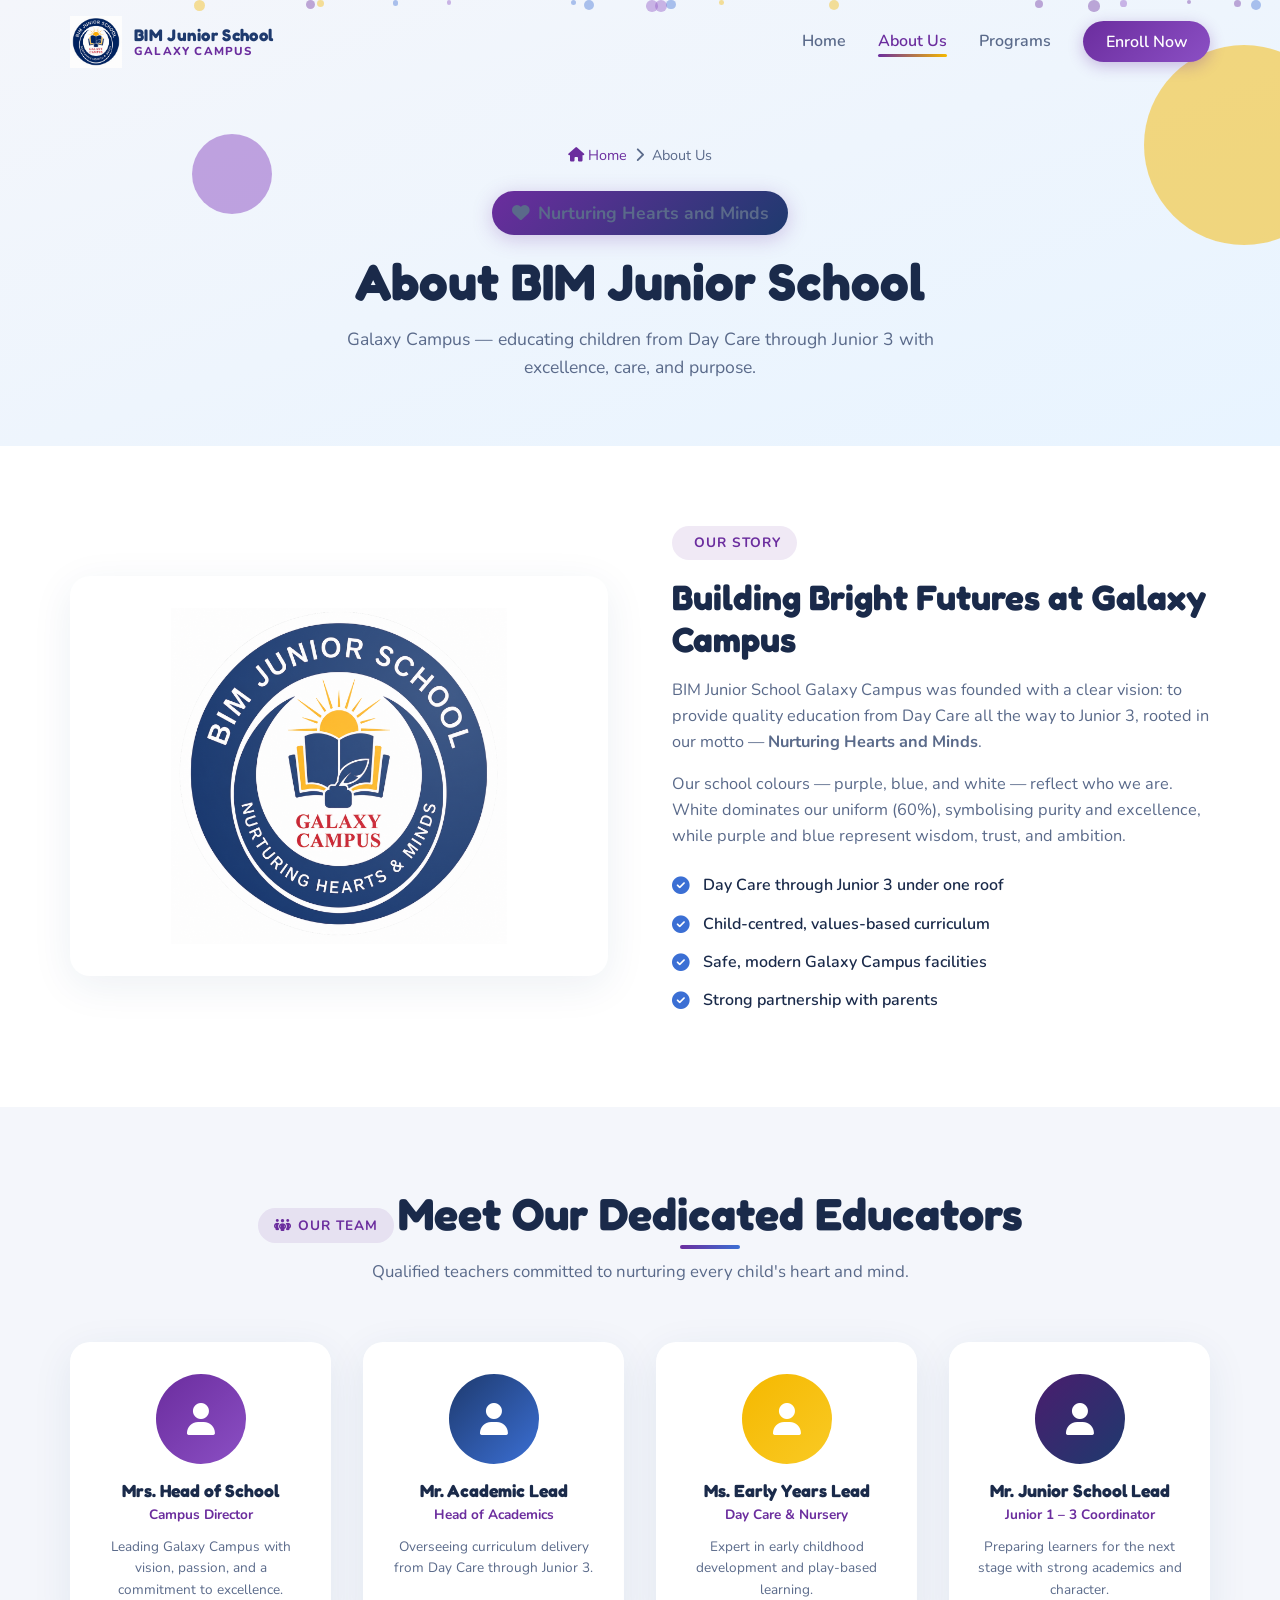
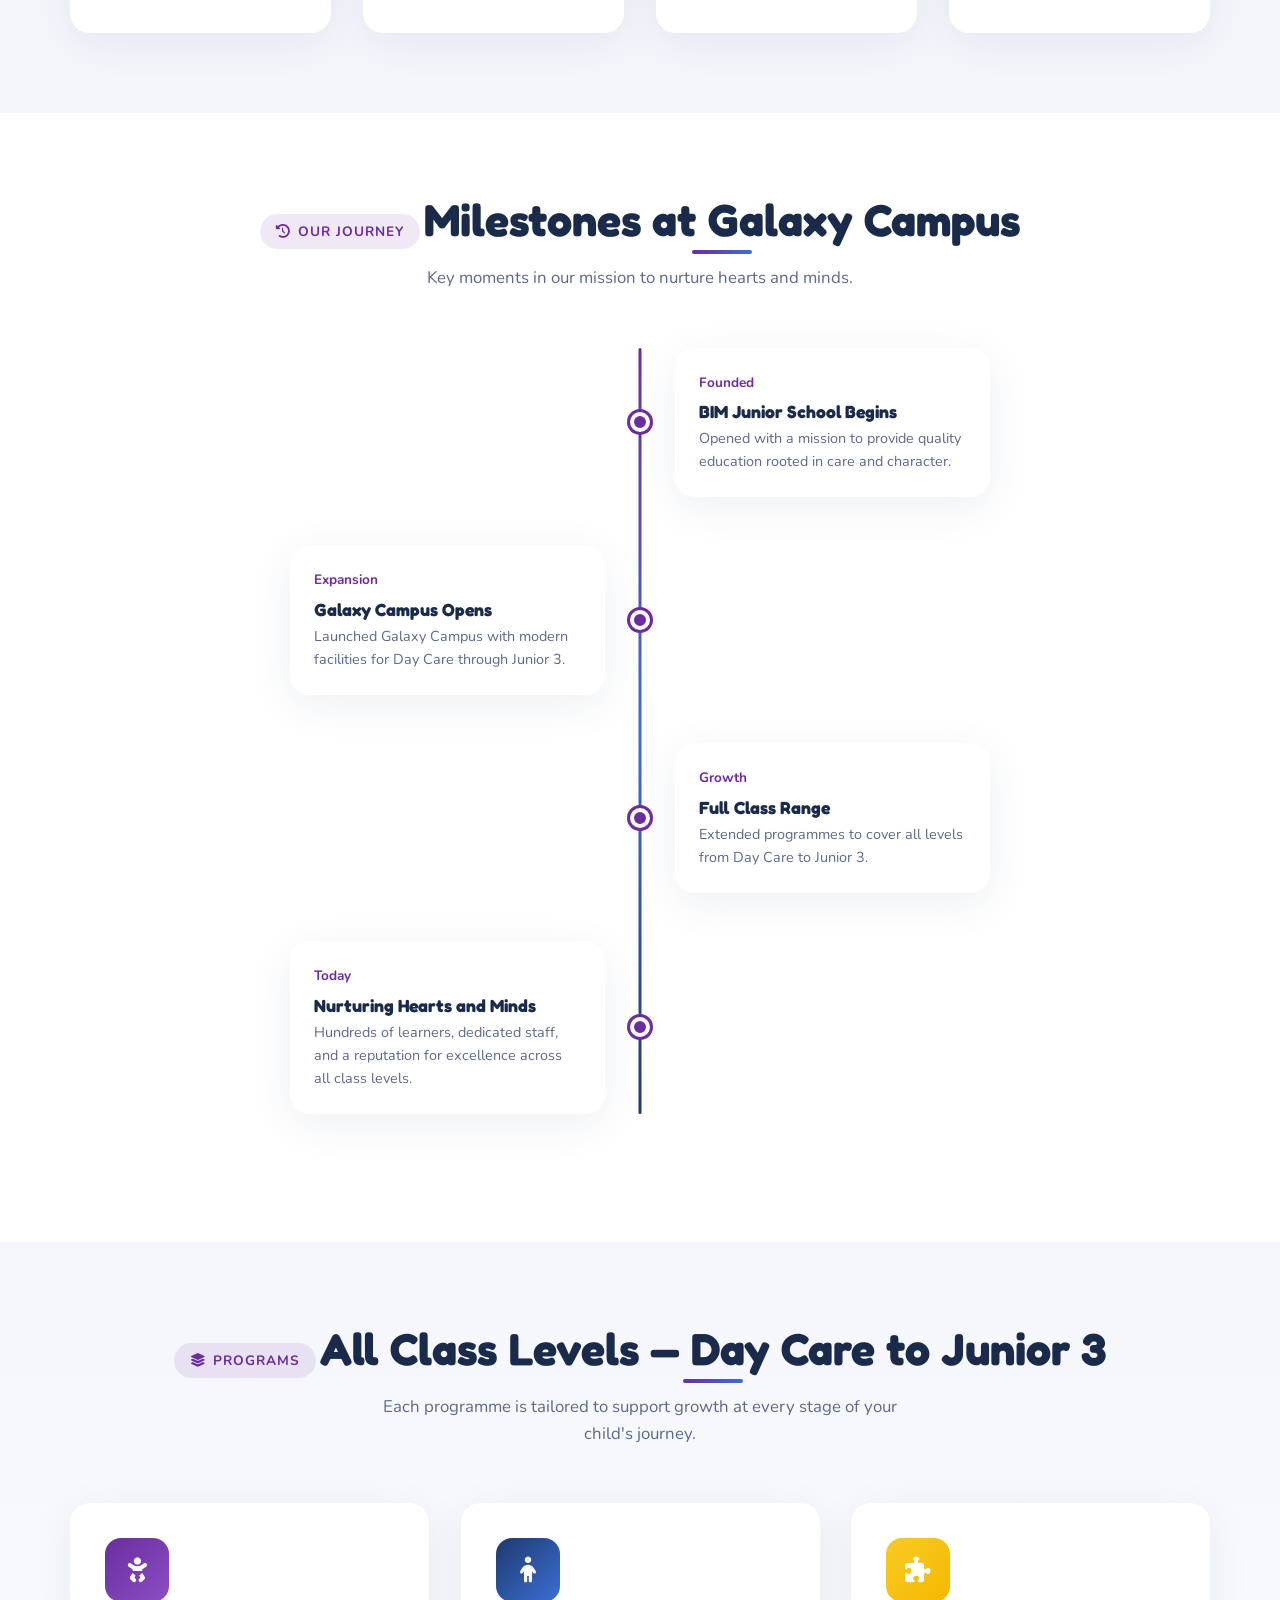
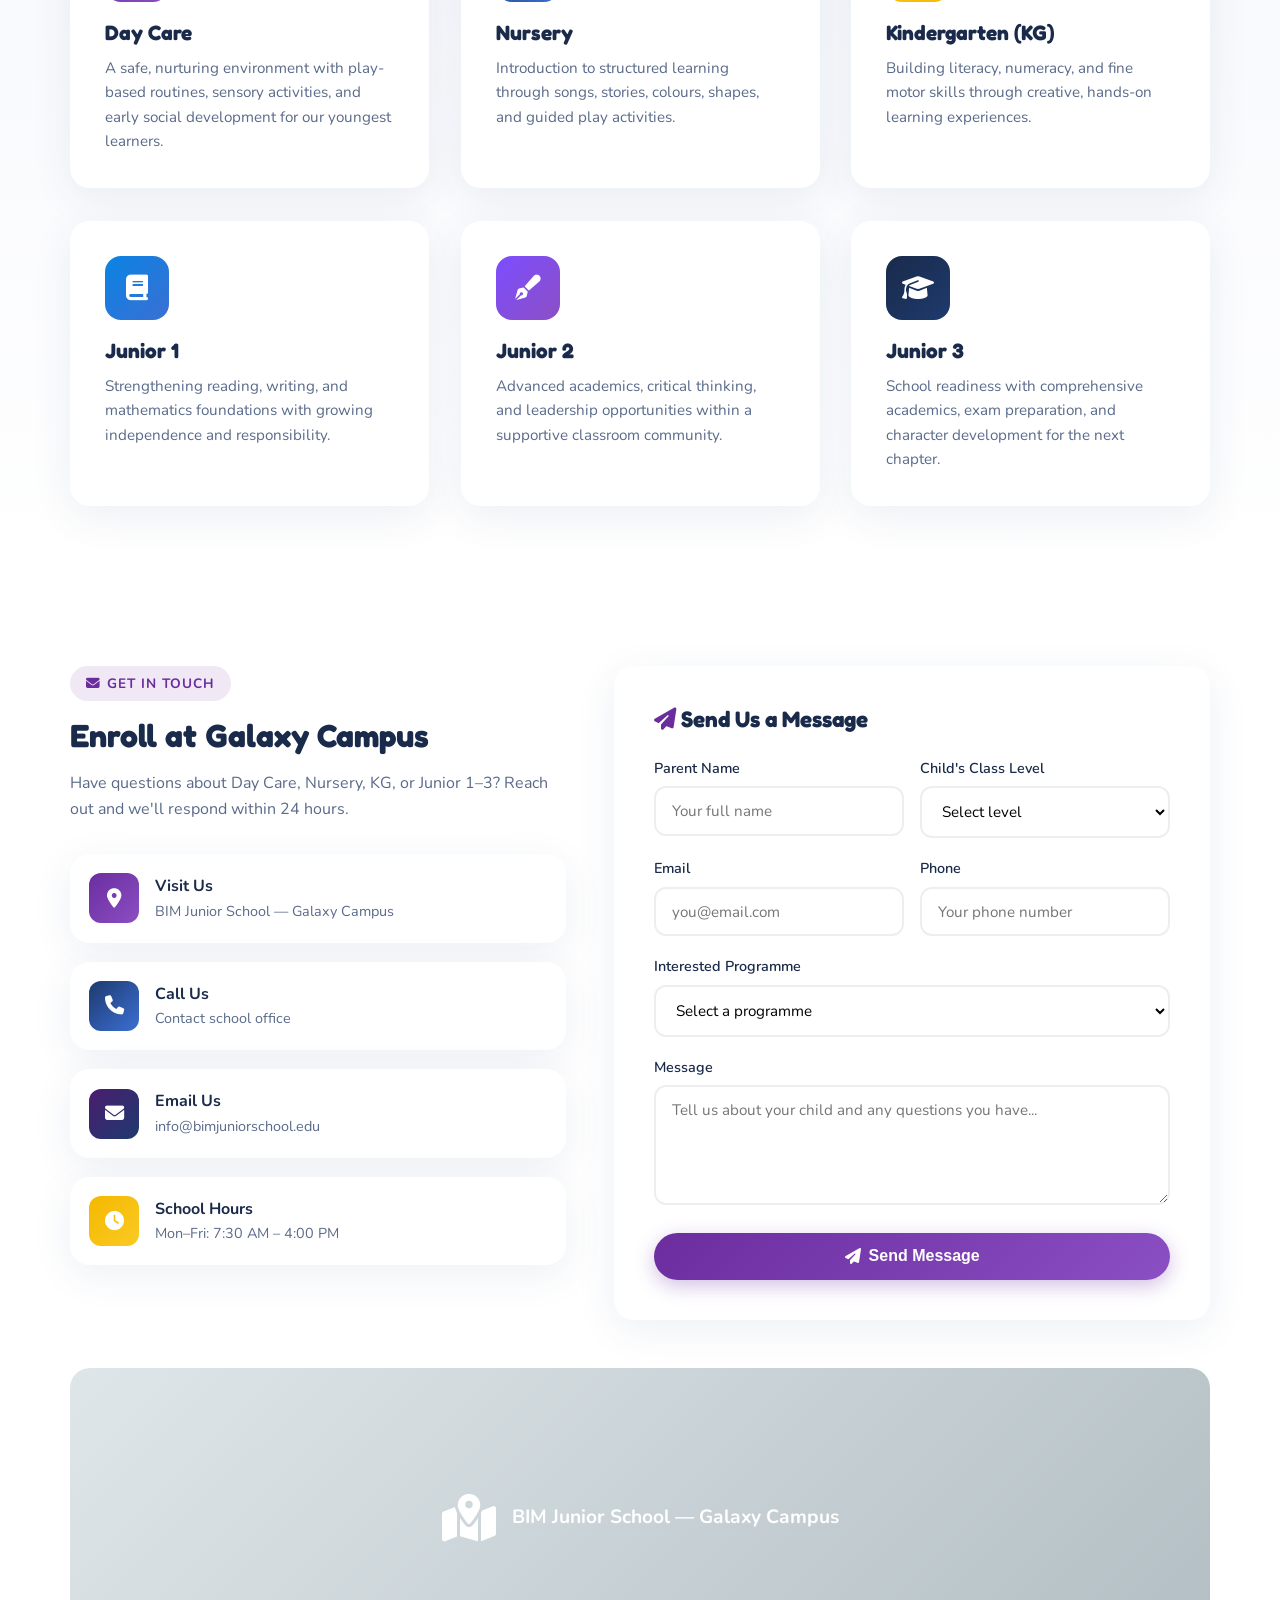
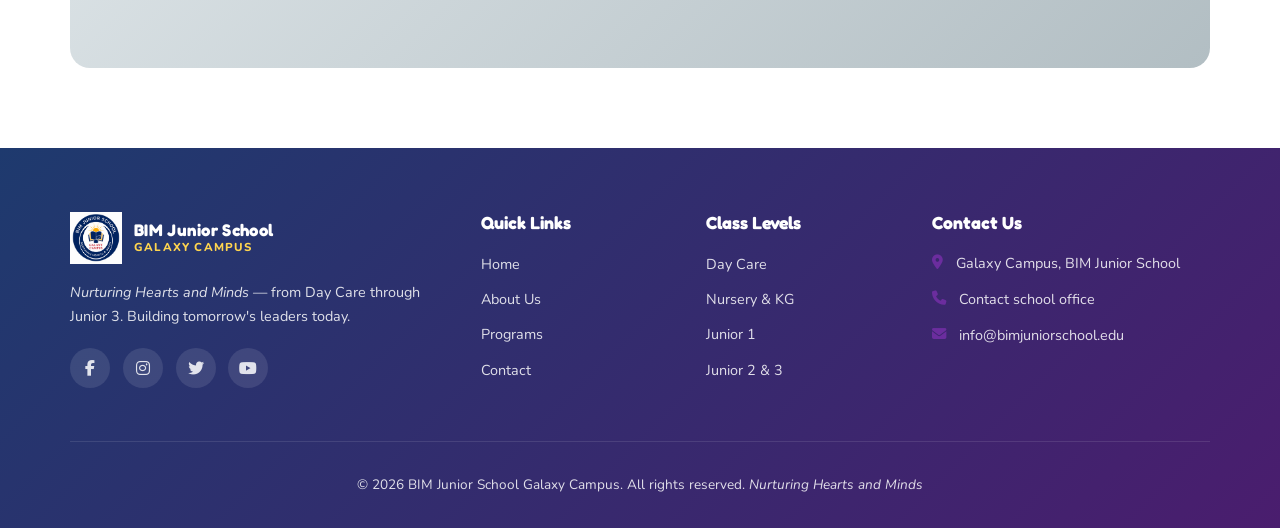
==== about.html @ dcbc6f93 "Initial commit: BIM Junior School Galaxy Campus website" ====
<!DOCTYPE html>
<html lang="en">
<head>
  <meta charset="UTF-8">
  <meta name="viewport" content="width=device-width, initial-scale=1.0">
  <title>About Us | BIM Junior School Galaxy Campus</title>
  <link rel="preconnect" href="https://fonts.googleapis.com">
  <link rel="preconnect" href="https://fonts.gstatic.com" crossorigin>
  <link href="https://fonts.googleapis.com/css2?family=Fredoka:wght@400;500;600;700&family=Nunito:wght@400;600;700;800&display=swap" rel="stylesheet">
  <link rel="stylesheet" href="https://cdnjs.cloudflare.com/ajax/libs/font-awesome/6.5.1/css/all.min.css">
  <link rel="stylesheet" href="css/style.css">
</head>
<body>

  <div class="scroll-progress" aria-hidden="true"></div>
  <div class="page-transition" aria-hidden="true"></div>

  <!-- Preloader -->
  <div class="preloader">
    <img src="images/logo.png" alt="Loading..." class="preloader-logo">
  </div>

  <!-- Navigation -->
  <nav class="navbar">
    <div class="container nav-inner">
      <a href="index.html" class="logo">
        <img src="images/logo.png" alt="BIM Junior School Galaxy Campus" class="logo-img">
        <span class="logo-text">
          <span class="logo-name">BIM Junior School</span>
          <span class="logo-campus">Galaxy Campus</span>
        </span>
      </a>
      <ul class="nav-links">
        <li><a href="index.html">Home</a></li>
        <li><a href="about.html" class="active">About Us</a></li>
        <li><a href="#programs">Programs</a></li>
        <li><a href="#contact" class="nav-cta">Enroll Now</a></li>
      </ul>
      <div class="hamburger">
        <span></span>
        <span></span>
        <span></span>
      </div>
    </div>
  </nav>

  <!-- Page Hero -->
  <section class="page-hero">
    <div class="hero-shapes">
      <div class="shape shape-1" style="width: 200px; height: 200px;"></div>
      <div class="shape shape-3"></div>
    </div>
    <div class="container">
      <div class="breadcrumb reveal">
        <a href="index.html"><i class="fas fa-home"></i> Home</a>
        <i class="fas fa-chevron-right"></i>
        <span>About Us</span>
      </div>
      <p class="hero-motto reveal" style="margin: 0 auto 1rem;"><i class="fas fa-heart"></i> Nurturing Hearts and Minds</p>
      <h1 class="reveal reveal-blur">About BIM Junior School</h1>
      <p class="reveal reveal-rotate">Galaxy Campus — educating children from Day Care through Junior 3 with excellence, care, and purpose.</p>
    </div>
  </section>

  <!-- Our Story -->
  <section class="about-story">
    <div class="container">
      <div class="story-grid">
        <div class="story-image reveal-left" style="background: white; padding: 2rem;">
          <img src="images/logo.png" alt="BIM Junior School Galaxy Campus Logo" style="width: 100%; height: 100%; object-fit: contain;">
        </div>
        <div class="story-content reveal-right">
          <span class="section-tag"><i class="fas fa-book-heart"></i> Our Story</span>
          <h2>Building Bright Futures at Galaxy Campus</h2>
          <p>BIM Junior School Galaxy Campus was founded with a clear vision: to provide quality education from Day Care all the way to Junior 3, rooted in our motto — <strong>Nurturing Hearts and Minds</strong>.</p>
          <p>Our school colours — purple, blue, and white — reflect who we are. White dominates our uniform (60%), symbolising purity and excellence, while purple and blue represent wisdom, trust, and ambition.</p>
          <ul class="story-list">
            <li><i class="fas fa-check-circle"></i> Day Care through Junior 3 under one roof</li>
            <li><i class="fas fa-check-circle"></i> Child-centred, values-based curriculum</li>
            <li><i class="fas fa-check-circle"></i> Safe, modern Galaxy Campus facilities</li>
            <li><i class="fas fa-check-circle"></i> Strong partnership with parents</li>
          </ul>
        </div>
      </div>
    </div>
  </section>

  <!-- Team -->
  <section class="team">
    <div class="container">
      <div class="section-header reveal reveal-blur">
        <span class="section-tag"><i class="fas fa-people-group"></i> Our Team</span>
        <h2>Meet Our Dedicated Educators</h2>
        <p>Qualified teachers committed to nurturing every child's heart and mind.</p>
      </div>
      <div class="team-grid stagger-children">
        <div class="team-card">
          <div class="team-avatar" style="background: linear-gradient(135deg, var(--purple), var(--purple-light));">
            <i class="fas fa-user"></i>
          </div>
          <h3>Mrs. Head of School</h3>
          <div class="role">Campus Director</div>
          <p>Leading Galaxy Campus with vision, passion, and a commitment to excellence.</p>
        </div>
        <div class="team-card">
          <div class="team-avatar" style="background: linear-gradient(135deg, var(--blue), var(--blue-bright));">
            <i class="fas fa-user"></i>
          </div>
          <h3>Mr. Academic Lead</h3>
          <div class="role">Head of Academics</div>
          <p>Overseeing curriculum delivery from Day Care through Junior 3.</p>
        </div>
        <div class="team-card">
          <div class="team-avatar" style="background: linear-gradient(135deg, var(--gold), #f9ca24);">
            <i class="fas fa-user"></i>
          </div>
          <h3>Ms. Early Years Lead</h3>
          <div class="role">Day Care &amp; Nursery</div>
          <p>Expert in early childhood development and play-based learning.</p>
        </div>
        <div class="team-card">
          <div class="team-avatar" style="background: linear-gradient(135deg, var(--purple-dark), var(--blue));">
            <i class="fas fa-user"></i>
          </div>
          <h3>Mr. Junior School Lead</h3>
          <div class="role">Junior 1 – 3 Coordinator</div>
          <p>Preparing learners for the next stage with strong academics and character.</p>
        </div>
      </div>
    </div>
  </section>

  <!-- Timeline -->
  <section class="timeline-section">
    <div class="container">
      <div class="section-header reveal reveal-blur">
        <span class="section-tag"><i class="fas fa-clock-rotate-left"></i> Our Journey</span>
        <h2>Milestones at Galaxy Campus</h2>
        <p>Key moments in our mission to nurture hearts and minds.</p>
      </div>
      <div class="timeline">
        <div class="timeline-item reveal">
          <div class="timeline-dot"></div>
          <div class="timeline-content">
            <div class="year">Founded</div>
            <h3>BIM Junior School Begins</h3>
            <p>Opened with a mission to provide quality education rooted in care and character.</p>
          </div>
        </div>
        <div class="timeline-item reveal">
          <div class="timeline-dot"></div>
          <div class="timeline-content">
            <div class="year">Expansion</div>
            <h3>Galaxy Campus Opens</h3>
            <p>Launched Galaxy Campus with modern facilities for Day Care through Junior 3.</p>
          </div>
        </div>
        <div class="timeline-item reveal">
          <div class="timeline-dot"></div>
          <div class="timeline-content">
            <div class="year">Growth</div>
            <h3>Full Class Range</h3>
            <p>Extended programmes to cover all levels from Day Care to Junior 3.</p>
          </div>
        </div>
        <div class="timeline-item reveal">
          <div class="timeline-dot"></div>
          <div class="timeline-content">
            <div class="year">Today</div>
            <h3>Nurturing Hearts and Minds</h3>
            <p>Hundreds of learners, dedicated staff, and a reputation for excellence across all class levels.</p>
          </div>
        </div>
      </div>
    </div>
  </section>

  <!-- Programs Detail -->
  <section class="programs-preview" id="programs">
    <div class="container">
      <div class="section-header reveal reveal-blur">
        <span class="section-tag"><i class="fas fa-layer-group"></i> Programs</span>
        <h2>All Class Levels — Day Care to Junior 3</h2>
        <p>Each programme is tailored to support growth at every stage of your child's journey.</p>
      </div>
      <div class="features-grid stagger-children">
        <div class="feature-card">
          <div class="feature-icon purple"><i class="fas fa-baby"></i></div>
          <h3>Day Care</h3>
          <p>A safe, nurturing environment with play-based routines, sensory activities, and early social development for our youngest learners.</p>
        </div>
        <div class="feature-card">
          <div class="feature-icon blue"><i class="fas fa-child"></i></div>
          <h3>Nursery</h3>
          <p>Introduction to structured learning through songs, stories, colours, shapes, and guided play activities.</p>
        </div>
        <div class="feature-card">
          <div class="feature-icon gold"><i class="fas fa-puzzle-piece"></i></div>
          <h3>Kindergarten (KG)</h3>
          <p>Building literacy, numeracy, and fine motor skills through creative, hands-on learning experiences.</p>
        </div>
        <div class="feature-card">
          <div class="feature-icon sky"><i class="fas fa-book"></i></div>
          <h3>Junior 1</h3>
          <p>Strengthening reading, writing, and mathematics foundations with growing independence and responsibility.</p>
        </div>
        <div class="feature-card">
          <div class="feature-icon violet"><i class="fas fa-pen-fancy"></i></div>
          <h3>Junior 2</h3>
          <p>Advanced academics, critical thinking, and leadership opportunities within a supportive classroom community.</p>
        </div>
        <div class="feature-card">
          <div class="feature-icon navy"><i class="fas fa-graduation-cap"></i></div>
          <h3>Junior 3</h3>
          <p>School readiness with comprehensive academics, exam preparation, and character development for the next chapter.</p>
        </div>
      </div>
    </div>
  </section>

  <!-- Contact -->
  <section class="contact-section" id="contact">
    <div class="container">
      <div class="contact-grid">
        <div class="contact-info reveal-left">
          <span class="section-tag"><i class="fas fa-envelope"></i> Get in Touch</span>
          <h2>Enroll at Galaxy Campus</h2>
          <p>Have questions about Day Care, Nursery, KG, or Junior 1–3? Reach out and we'll respond within 24 hours.</p>
          <div class="info-cards">
            <div class="info-card">
              <div class="info-card-icon" style="background: linear-gradient(135deg, var(--purple), var(--purple-light));">
                <i class="fas fa-map-marker-alt"></i>
              </div>
              <div>
                <strong>Visit Us</strong>
                <p style="color: var(--text-muted); font-size: 0.9rem;">BIM Junior School — Galaxy Campus</p>
              </div>
            </div>
            <div class="info-card">
              <div class="info-card-icon" style="background: linear-gradient(135deg, var(--blue), var(--blue-bright));">
                <i class="fas fa-phone"></i>
              </div>
              <div>
                <strong>Call Us</strong>
                <p style="color: var(--text-muted); font-size: 0.9rem;">Contact school office</p>
              </div>
            </div>
            <div class="info-card">
              <div class="info-card-icon" style="background: linear-gradient(135deg, var(--purple-dark), var(--blue));">
                <i class="fas fa-envelope"></i>
              </div>
              <div>
                <strong>Email Us</strong>
                <p style="color: var(--text-muted); font-size: 0.9rem;">info@bimjuniorschool.edu</p>
              </div>
            </div>
            <div class="info-card">
              <div class="info-card-icon" style="background: linear-gradient(135deg, var(--gold), #f9ca24);">
                <i class="fas fa-clock"></i>
              </div>
              <div>
                <strong>School Hours</strong>
                <p style="color: var(--text-muted); font-size: 0.9rem;">Mon–Fri: 7:30 AM – 4:00 PM</p>
              </div>
            </div>
          </div>
        </div>
        <div class="contact-form reveal-right">
          <h3><i class="fas fa-paper-plane" style="color: var(--purple);"></i> Send Us a Message</h3>
          <form>
            <div class="form-row">
              <div class="form-group">
                <label for="parent-name">Parent Name</label>
                <input type="text" id="parent-name" placeholder="Your full name" required>
              </div>
              <div class="form-group">
                <label for="child-level">Child's Class Level</label>
                <select id="child-level" required>
                  <option value="">Select level</option>
                  <option value="daycare">Day Care</option>
                  <option value="nursery">Nursery</option>
                  <option value="kg">Kindergarten (KG)</option>
                  <option value="j1">Junior 1</option>
                  <option value="j2">Junior 2</option>
                  <option value="j3">Junior 3</option>
                </select>
              </div>
            </div>
            <div class="form-row">
              <div class="form-group">
                <label for="email">Email</label>
                <input type="email" id="email" placeholder="you@email.com" required>
              </div>
              <div class="form-group">
                <label for="phone">Phone</label>
                <input type="tel" id="phone" placeholder="Your phone number">
              </div>
            </div>
            <div class="form-group">
              <label for="program">Interested Programme</label>
              <select id="program" required>
                <option value="">Select a programme</option>
                <option value="daycare">Day Care</option>
                <option value="nursery">Nursery</option>
                <option value="kg">Kindergarten (KG)</option>
                <option value="j1">Junior 1</option>
                <option value="j2">Junior 2</option>
                <option value="j3">Junior 3</option>
              </select>
            </div>
            <div class="form-group">
              <label for="message">Message</label>
              <textarea id="message" placeholder="Tell us about your child and any questions you have..."></textarea>
            </div>
            <button type="submit" class="btn btn-primary" style="width: 100%; justify-content: center;">
              <i class="fas fa-paper-plane"></i> Send Message
            </button>
          </form>
          <div class="form-success">
            <i class="fas fa-circle-check"></i>
            <h3>Thank You!</h3>
            <p style="color: var(--text-muted);">We've received your message and will be in touch within 24 hours.</p>
          </div>
        </div>
      </div>
      <div class="map-placeholder reveal">
        <i class="fas fa-map-location-dot"></i>
        BIM Junior School — Galaxy Campus
      </div>
    </div>
  </section>

  <!-- Footer -->
  <footer class="footer">
    <div class="container">
      <div class="footer-grid">
        <div class="footer-brand">
          <a href="index.html" class="logo">
            <img src="images/logo.png" alt="BIM Junior School" class="logo-img">
            <span class="logo-text">
              <span class="logo-name">BIM Junior School</span>
              <span class="logo-campus">Galaxy Campus</span>
            </span>
          </a>
          <p><em>Nurturing Hearts and Minds</em> — from Day Care through Junior 3. Building tomorrow's leaders today.</p>
          <div class="social-links">
            <a href="#" aria-label="Facebook"><i class="fab fa-facebook-f"></i></a>
            <a href="#" aria-label="Instagram"><i class="fab fa-instagram"></i></a>
            <a href="#" aria-label="Twitter"><i class="fab fa-twitter"></i></a>
            <a href="#" aria-label="YouTube"><i class="fab fa-youtube"></i></a>
          </div>
        </div>
        <div>
          <h4>Quick Links</h4>
          <ul class="footer-links">
            <li><a href="index.html">Home</a></li>
            <li><a href="about.html">About Us</a></li>
            <li><a href="#programs">Programs</a></li>
            <li><a href="#contact">Contact</a></li>
          </ul>
        </div>
        <div>
          <h4>Class Levels</h4>
          <ul class="footer-links">
            <li><a href="#programs">Day Care</a></li>
            <li><a href="#programs">Nursery &amp; KG</a></li>
            <li><a href="#programs">Junior 1</a></li>
            <li><a href="#programs">Junior 2 &amp; 3</a></li>
          </ul>
        </div>
        <div>
          <h4>Contact Us</h4>
          <div class="contact-item">
            <i class="fas fa-map-marker-alt"></i>
            <span>Galaxy Campus, BIM Junior School</span>
          </div>
          <div class="contact-item">
            <i class="fas fa-phone"></i>
            <span>Contact school office</span>
          </div>
          <div class="contact-item">
            <i class="fas fa-envelope"></i>
            <span>info@bimjuniorschool.edu</span>
          </div>
        </div>
      </div>
      <div class="footer-bottom">
        <p>&copy; 2026 BIM Junior School Galaxy Campus. All rights reserved. <em>Nurturing Hearts and Minds</em></p>
      </div>
    </div>
  </footer>

  <script src="js/main.js"></script>
</body>
</html>
---- css/style.css ----
/* ===== Variables — BIM Junior School (Purple, Blue, White) ===== */
:root {
  --purple: #6b2d9e;
  --purple-light: #8b4fc4;
  --purple-dark: #4a1d6e;
  --blue: #1e3a6e;
  --blue-light: #2e5aac;
  --blue-bright: #3b6fd4;
  --gold: #f5b800;
  --gold-light: #ffd54f;
  --white: #ffffff;
  --cream: #f4f6fb;
  --warm-white: #ffffff;
  --text: #1a2a4a;
  --text-muted: #5a6a8a;
  --shadow: 0 10px 40px rgba(30, 58, 110, 0.08);
  --shadow-hover: 0 20px 50px rgba(30, 58, 110, 0.14);
  --radius: 20px;
  --transition: 0.4s cubic-bezier(0.4, 0, 0.2, 1);
}

/* ===== Reset & Base ===== */
*,
*::before,
*::after {
  margin: 0;
  padding: 0;
  box-sizing: border-box;
}

html {
  scroll-behavior: smooth;
}

body {
  font-family: "Nunito", sans-serif;
  color: var(--text);
  background: var(--warm-white);
  line-height: 1.6;
  overflow-x: hidden;
}

h1, h2, h3, h4 {
  font-family: "Fredoka", sans-serif;
  line-height: 1.2;
}

a {
  text-decoration: none;
  color: inherit;
}

img {
  max-width: 100%;
  display: block;
}

.container {
  width: min(1140px, 92%);
  margin: 0 auto;
}

/* ===== Preloader ===== */
.preloader {
  position: fixed;
  inset: 0;
  background: var(--cream);
  display: flex;
  align-items: center;
  justify-content: center;
  z-index: 9999;
  transition: opacity 0.6s ease, visibility 0.6s ease;
}

.preloader.hidden {
  opacity: 0;
  visibility: hidden;
  pointer-events: none;
}

.preloader-logo {
  width: 90px;
  height: 90px;
  object-fit: contain;
  animation: bounce 1s ease infinite;
}

@keyframes bounce {
  0%, 100% { transform: translateY(0); }
  50% { transform: translateY(-15px); }
}

/* ===== Navigation ===== */
.navbar {
  position: fixed;
  top: 0;
  left: 0;
  right: 0;
  z-index: 1000;
  padding: 1rem 0;
  transition: background var(--transition), box-shadow var(--transition), padding var(--transition);
}

.navbar.scrolled {
  background: rgba(255, 253, 248, 0.95);
  backdrop-filter: blur(12px);
  box-shadow: 0 4px 30px rgba(0, 0, 0, 0.06);
  padding: 0.6rem 0;
}

.nav-inner {
  display: flex;
  align-items: center;
  justify-content: space-between;
}

.logo {
  display: flex;
  align-items: center;
  gap: 0.75rem;
  transition: transform var(--transition);
}

.logo:hover {
  transform: scale(1.02);
}

.logo-img {
  width: 52px;
  height: 52px;
  object-fit: contain;
  flex-shrink: 0;
}

.logo-text {
  display: flex;
  flex-direction: column;
  line-height: 1.15;
}

.logo-name {
  font-family: "Fredoka", sans-serif;
  font-size: 1.05rem;
  font-weight: 700;
  color: var(--blue);
  letter-spacing: 0.3px;
}

.logo-campus {
  font-family: "Nunito", sans-serif;
  font-size: 0.72rem;
  font-weight: 800;
  color: var(--purple);
  text-transform: uppercase;
  letter-spacing: 1.2px;
}

.footer-brand .logo-name {
  color: white;
}

.footer-brand .logo-campus {
  color: var(--gold-light);
}

@keyframes wiggle {
  0%, 100% { transform: rotate(0deg); }
  25% { transform: rotate(-8deg); }
  75% { transform: rotate(8deg); }
}

.nav-links {
  display: flex;
  align-items: center;
  gap: 2rem;
  list-style: none;
}

.nav-links a {
  font-weight: 600;
  color: var(--text-muted);
  position: relative;
  padding: 0.3rem 0;
  transition: color var(--transition);
}

.nav-links a::after {
  content: "";
  position: absolute;
  bottom: 0;
  left: 0;
  width: 0;
  height: 3px;
  background: linear-gradient(90deg, var(--purple), var(--gold));
  border-radius: 2px;
  transition: width var(--transition);
}

.nav-links a:hover,
.nav-links a.active {
  color: var(--purple);
}

.nav-links a:hover::after,
.nav-links a.active::after {
  width: 100%;
}

.nav-cta {
  background: linear-gradient(135deg, var(--purple), var(--purple-light));
  color: white !important;
  padding: 0.6rem 1.4rem !important;
  border-radius: 50px;
  box-shadow: 0 4px 15px rgba(107, 45, 158, 0.3);
  transition: transform var(--transition), box-shadow var(--transition) !important;
}

.nav-cta::after {
  display: none !important;
}

.nav-cta:hover {
  transform: translateY(-2px);
  box-shadow: 0 8px 25px rgba(107, 45, 158, 0.4);
  color: white !important;
}

.hamburger {
  display: none;
  flex-direction: column;
  gap: 5px;
  cursor: pointer;
  padding: 5px;
  z-index: 1001;
}

.hamburger span {
  width: 26px;
  height: 3px;
  background: var(--purple);
  border-radius: 3px;
  transition: var(--transition);
}

.hamburger.active span:nth-child(1) {
  transform: rotate(45deg) translate(6px, 6px);
}

.hamburger.active span:nth-child(2) {
  opacity: 0;
}

.hamburger.active span:nth-child(3) {
  transform: rotate(-45deg) translate(6px, -6px);
}

/* ===== Hero ===== */
.hero {
  min-height: 100vh;
  display: flex;
  align-items: center;
  position: relative;
  padding: 7rem 0 4rem;
  background: linear-gradient(160deg, var(--white) 0%, var(--cream) 45%, #e8eef8 100%);
  overflow: hidden;
}

.hero-shapes {
  position: absolute;
  inset: 0;
  pointer-events: none;
}

.shape {
  position: absolute;
  border-radius: 50%;
  opacity: 0.5;
  animation: float 6s ease-in-out infinite;
}

.shape-1 {
  width: 300px;
  height: 300px;
  background: var(--gold);
  top: 10%;
  right: -5%;
  animation-delay: 0s;
}

.shape-2 {
  width: 150px;
  height: 150px;
  background: var(--blue-bright);
  bottom: 20%;
  left: 5%;
  animation-delay: 1s;
}

.shape-3 {
  width: 80px;
  height: 80px;
  background: var(--purple-light);
  top: 30%;
  left: 15%;
  animation-delay: 2s;
}

.shape-4 {
  width: 120px;
  height: 120px;
  background: var(--blue-bright);
  bottom: 10%;
  right: 20%;
  animation-delay: 1.5s;
}

@keyframes float {
  0%, 100% { transform: translateY(0) rotate(0deg); }
  50% { transform: translateY(-25px) rotate(5deg); }
}

.hero-content {
  display: grid;
  grid-template-columns: 1fr 1fr;
  gap: 3rem;
  align-items: center;
  position: relative;
  z-index: 1;
}

.hero-text h1 {
  font-size: clamp(2.5rem, 5vw, 3.8rem);
  margin-bottom: 1.2rem;
  color: var(--text);
}

.hero-text h1 span {
  background: linear-gradient(135deg, var(--purple), var(--gold));
  -webkit-background-clip: text;
  -webkit-text-fill-color: transparent;
  background-clip: text;
}

.hero-motto {
  display: inline-flex;
  align-items: center;
  gap: 0.5rem;
  background: linear-gradient(135deg, var(--purple), var(--blue));
  color: white;
  padding: 0.5rem 1.2rem;
  border-radius: 50px;
  font-weight: 700;
  font-size: 0.95rem;
  margin-bottom: 1.2rem;
  box-shadow: 0 4px 20px rgba(107, 45, 158, 0.25);
}

.hero-text > p:not(.hero-motto) {
  font-size: 1.15rem;
  color: var(--text-muted);
  margin-bottom: 2rem;
  max-width: 480px;
}
.hero-logo-wrap {
  width: 300px;
  height: 300px;
  background: white;
  border-radius: 50%;
  display: flex;
  align-items: center;
  justify-content: center;
  padding: 1.5rem;
  box-shadow: var(--shadow-hover);
  border: 4px solid var(--cream);
  animation: float 6s ease-in-out infinite, logoGlow 3s ease-in-out infinite;
}

.hero-logo-wrap img {
  width: 100%;
  height: 100%;
  object-fit: contain;
}

.hero-buttons {
  display: flex;
  gap: 1rem;
  flex-wrap: wrap;
}

.btn {
  display: inline-flex;
  align-items: center;
  gap: 0.5rem;
  padding: 0.9rem 1.8rem;
  border-radius: 50px;
  font-weight: 700;
  font-size: 1rem;
  border: none;
  cursor: pointer;
  transition: transform var(--transition), box-shadow var(--transition);
}

.btn-primary {
  background: linear-gradient(135deg, var(--purple), var(--purple-light));
  color: white;
  box-shadow: 0 6px 20px rgba(107, 45, 158, 0.3);
}

.btn-primary:hover {
  transform: translateY(-3px);
  box-shadow: 0 10px 30px rgba(107, 45, 158, 0.4);
}

.btn-outline {
  background: white;
  color: var(--purple);
  border: 2px solid var(--purple);
}

.btn-outline:hover {
  background: var(--purple);
  color: white;
  transform: translateY(-3px);
}

.hero-visual {
  position: relative;
  display: flex;
  justify-content: center;
}

.hero-card {
  background: white;
  border-radius: var(--radius);
  padding: 2rem;
  box-shadow: var(--shadow);
  position: relative;
  animation: slideInRight 1s ease;
}

@keyframes slideInRight {
  from { opacity: 0; transform: translateX(60px); }
  to { opacity: 1; transform: translateX(0); }
}

.hero-illustration {
  width: 320px;
  height: 280px;
  background: linear-gradient(135deg, var(--blue-light), var(--purple));
  border-radius: var(--radius);
  display: flex;
  align-items: center;
  justify-content: center;
  font-size: 6rem;
  color: white;
  position: relative;
  overflow: hidden;
}

.hero-illustration::before {
  content: "";
  position: absolute;
  inset: 0;
  background: radial-gradient(circle at 30% 30%, rgba(255,255,255,0.3), transparent);
}

.hero-badge {
  position: absolute;
  background: white;
  border-radius: 50px;
  padding: 0.6rem 1.2rem;
  box-shadow: var(--shadow);
  display: flex;
  align-items: center;
  gap: 0.5rem;
  font-weight: 700;
  font-size: 0.9rem;
  animation: popIn 0.8s ease backwards, badgeFloat 4s ease-in-out 1.2s infinite;
}

.hero-badge-1 {
  top: -15px;
  right: -20px;
  color: var(--blue-bright);
  animation-delay: 0.5s, 1.7s;
}

.hero-badge-2 {
  bottom: 20px;
  left: -30px;
  color: var(--blue-bright);
  animation-delay: 0.8s, 2s;
}

@keyframes popIn {
  from { opacity: 0; transform: scale(0.5); }
  to { opacity: 1; transform: scale(1); }
}

/* ===== Stats ===== */
.stats {
  padding: 3rem 0;
  background: white;
  margin-top: -2rem;
  position: relative;
  z-index: 2;
}

.stats-grid {
  display: grid;
  grid-template-columns: repeat(4, 1fr);
  gap: 1.5rem;
}

.stat-card {
  text-align: center;
  padding: 1.5rem;
  border-radius: var(--radius);
  background: var(--cream);
  transition: transform var(--transition), box-shadow var(--transition);
}

.stat-card:hover {
  transform: translateY(-5px);
  box-shadow: var(--shadow);
}

.stat-card i {
  font-size: 2rem;
  margin-bottom: 0.5rem;
  display: block;
}

.stat-card:nth-child(1) i { color: var(--purple); }
.stat-card:nth-child(2) i { color: var(--gold); }
.stat-card:nth-child(3) i { color: var(--blue-bright); }
.stat-card:nth-child(4) i { color: var(--blue-bright); }

.stat-number {
  font-family: "Fredoka", sans-serif;
  font-size: 2.2rem;
  font-weight: 600;
  color: var(--text);
}

.stat-label {
  font-size: 0.9rem;
  color: var(--text-muted);
  font-weight: 600;
}

/* ===== Sections ===== */
section {
  padding: 5rem 0;
}

.section-header {
  text-align: center;
  margin-bottom: 3.5rem;
}

.section-tag {
  display: inline-flex;
  align-items: center;
  gap: 0.4rem;
  background: rgba(107, 45, 158, 0.1);
  color: var(--purple);
  padding: 0.4rem 1rem;
  border-radius: 50px;
  font-weight: 700;
  font-size: 0.85rem;
  margin-bottom: 1rem;
  text-transform: uppercase;
  letter-spacing: 1px;
}

.section-header h2 {
  font-size: clamp(2rem, 4vw, 2.8rem);
  margin-bottom: 0.8rem;
}

.section-header p {
  color: var(--text-muted);
  max-width: 560px;
  margin: 0 auto;
  font-size: 1.05rem;
}

/* ===== Features ===== */
.features {
  background: var(--warm-white);
}

.features-grid {
  display: grid;
  grid-template-columns: repeat(3, 1fr);
  gap: 2rem;
}

.feature-card {
  background: white;
  padding: 2.2rem;
  border-radius: var(--radius);
  box-shadow: var(--shadow);
  transition: transform var(--transition), box-shadow var(--transition);
  position: relative;
  overflow: hidden;
}

.feature-card::before {
  content: "";
  position: absolute;
  top: 0;
  left: 0;
  right: 0;
  height: 4px;
  background: linear-gradient(90deg, var(--purple), var(--gold));
  transform: scaleX(0);
  transform-origin: left;
  transition: transform var(--transition);
}

.feature-card:hover {
  transform: translateY(-8px);
  box-shadow: var(--shadow-hover);
}

.feature-card:hover::before {
  transform: scaleX(1);
}

.feature-icon {
  width: 64px;
  height: 64px;
  border-radius: 16px;
  display: flex;
  align-items: center;
  justify-content: center;
  font-size: 1.6rem;
  color: white;
  margin-bottom: 1.2rem;
  transition: transform var(--transition);
}

.feature-card:hover .feature-icon {
  transform: scale(1.1) rotate(-5deg);
}

.feature-icon.purple { background: linear-gradient(135deg, var(--purple), var(--purple-light)); }
.feature-icon.gold { background: linear-gradient(135deg, #f9ca24, var(--gold)); }
.feature-icon.blue { background: linear-gradient(135deg, var(--blue), var(--blue-bright)); }
.feature-icon.sky { background: linear-gradient(135deg, #0984e3, var(--blue-bright)); }
.feature-icon.violet { background: linear-gradient(135deg, #7c4dff, var(--purple-light)); }
.feature-icon.navy { background: linear-gradient(135deg, var(--blue-dark, #1a2a4a), var(--blue)); }

.feature-card h3 {
  font-size: 1.3rem;
  margin-bottom: 0.6rem;
}

.feature-card p {
  color: var(--text-muted);
  font-size: 0.95rem;
}

/* ===== Programs Preview ===== */
.programs-preview {
  background: linear-gradient(180deg, var(--cream), var(--warm-white));
}

.programs-grid {
  display: grid;
  grid-template-columns: repeat(3, 1fr);
  gap: 2rem;
}

.program-card {
  background: white;
  border-radius: var(--radius);
  overflow: hidden;
  box-shadow: var(--shadow);
  transition: transform var(--transition), box-shadow var(--transition);
}

.program-card:hover {
  transform: translateY(-8px) scale(1.02);
  box-shadow: var(--shadow-hover);
}

.program-image {
  height: 180px;
  display: flex;
  align-items: center;
  justify-content: center;
  font-size: 4rem;
  color: white;
  position: relative;
  overflow: hidden;
}

.program-image::after {
  content: "";
  position: absolute;
  inset: 0;
  background: linear-gradient(to top, rgba(0,0,0,0.1), transparent);
}

.program-image.daycare { background: linear-gradient(135deg, var(--purple-light), var(--purple)); }
.program-image.nursery { background: linear-gradient(135deg, var(--blue-bright), var(--blue)); }
.program-image.junior { background: linear-gradient(135deg, var(--blue), var(--purple-dark)); }

.program-body {
  padding: 1.5rem;
}

.program-body h3 {
  font-size: 1.2rem;
  margin-bottom: 0.4rem;
}

.program-age {
  display: inline-block;
  background: var(--cream);
  color: var(--purple);
  font-size: 0.8rem;
  font-weight: 700;
  padding: 0.2rem 0.8rem;
  border-radius: 50px;
  margin-bottom: 0.8rem;
}

.program-body p {
  color: var(--text-muted);
  font-size: 0.9rem;
  margin-bottom: 1rem;
}

.program-link {
  display: inline-flex;
  align-items: center;
  gap: 0.4rem;
  color: var(--purple);
  font-weight: 700;
  font-size: 0.9rem;
  transition: gap var(--transition);
}

.program-link:hover {
  gap: 0.7rem;
}

/* ===== Testimonials ===== */
.testimonials {
  background: white;
}

.testimonial-slider {
  max-width: 700px;
  margin: 0 auto;
  position: relative;
}

.testimonial-card {
  background: var(--cream);
  padding: 2.5rem;
  border-radius: var(--radius);
  text-align: center;
  display: none;
  animation: fadeSlide 0.6s ease;
}

.testimonial-card.active {
  display: block;
}

@keyframes fadeSlide {
  from { opacity: 0; transform: translateY(20px); }
  to { opacity: 1; transform: translateY(0); }
}

.testimonial-card .quote-icon {
  font-size: 2rem;
  color: var(--purple);
  opacity: 0.4;
  margin-bottom: 1rem;
}

.testimonial-card p {
  font-size: 1.1rem;
  font-style: italic;
  color: var(--text-muted);
  margin-bottom: 1.5rem;
  line-height: 1.8;
}

.testimonial-author {
  display: flex;
  align-items: center;
  justify-content: center;
  gap: 0.8rem;
}

.author-avatar {
  width: 50px;
  height: 50px;
  border-radius: 50%;
  display: flex;
  align-items: center;
  justify-content: center;
  font-size: 1.2rem;
  color: white;
  font-weight: 700;
}

.testimonial-author h4 {
  font-size: 1rem;
  text-align: left;
}

.testimonial-author span {
  font-size: 0.85rem;
  color: var(--text-muted);
}

.slider-dots {
  display: flex;
  justify-content: center;
  gap: 0.6rem;
  margin-top: 2rem;
}

.dot {
  width: 12px;
  height: 12px;
  border-radius: 50%;
  background: #dfe6e9;
  border: none;
  cursor: pointer;
  transition: background var(--transition), transform var(--transition);
}

.dot.active {
  background: var(--purple);
  transform: scale(1.2);
}

/* ===== CTA Banner ===== */
.cta-banner {
  padding: 4rem 0;
}

.cta-inner {
  background: linear-gradient(135deg, var(--purple), var(--blue));
  border-radius: var(--radius);
  padding: 3.5rem;
  text-align: center;
  color: white;
  position: relative;
  overflow: hidden;
}

.cta-inner::before {
  content: "";
  position: absolute;
  width: 200px;
  height: 200px;
  background: rgba(255,255,255,0.1);
  border-radius: 50%;
  top: -50px;
  right: -50px;
}

.cta-inner h2 {
  font-size: clamp(1.8rem, 3vw, 2.4rem);
  margin-bottom: 0.8rem;
  position: relative;
}

.cta-inner p {
  opacity: 0.9;
  margin-bottom: 1.8rem;
  font-size: 1.05rem;
  position: relative;
}

.cta-inner .btn {
  background: white;
  color: var(--purple);
  position: relative;
}

.cta-inner .btn:hover {
  transform: translateY(-3px);
  box-shadow: 0 10px 30px rgba(0,0,0,0.2);
}

/* ===== Footer ===== */
.footer {
  background: linear-gradient(135deg, var(--blue), var(--purple-dark));
  color: rgba(255,255,255,0.85);
  padding: 4rem 0 2rem;
}

.footer-grid {
  display: grid;
  grid-template-columns: 2fr 1fr 1fr 1.5fr;
  gap: 2.5rem;
  margin-bottom: 3rem;
}

.footer-brand .logo {
  color: white;
  margin-bottom: 1rem;
}

.footer-brand p {
  font-size: 0.9rem;
  line-height: 1.7;
  margin-bottom: 1.2rem;
}

.social-links {
  display: flex;
  gap: 0.8rem;
}

.social-links a {
  width: 40px;
  height: 40px;
  border-radius: 50%;
  background: rgba(255,255,255,0.1);
  display: flex;
  align-items: center;
  justify-content: center;
  transition: background var(--transition), transform var(--transition);
}

.social-links a:hover {
  background: var(--purple);
  transform: translateY(-3px);
}

.footer h4 {
  color: white;
  margin-bottom: 1.2rem;
  font-size: 1.1rem;
}

.footer-links {
  list-style: none;
}

.footer-links li {
  margin-bottom: 0.6rem;
}

.footer-links a {
  font-size: 0.9rem;
  transition: color var(--transition), padding-left var(--transition);
}

.footer-links a:hover {
  color: var(--purple);
  padding-left: 5px;
}

.contact-item {
  display: flex;
  align-items: flex-start;
  gap: 0.8rem;
  margin-bottom: 0.8rem;
  font-size: 0.9rem;
}

.contact-item i {
  color: var(--purple);
  margin-top: 3px;
}

.footer-bottom {
  border-top: 1px solid rgba(255,255,255,0.1);
  padding-top: 2rem;
  text-align: center;
  font-size: 0.85rem;
}

/* ===== About Page ===== */
.page-hero {
  padding: 9rem 0 4rem;
  background: linear-gradient(160deg, var(--cream), #e8f4ff);
  text-align: center;
  position: relative;
  overflow: hidden;
}

.page-hero h1 {
  font-size: clamp(2.2rem, 4vw, 3.2rem);
  margin-bottom: 0.8rem;
}

.page-hero p {
  color: var(--text-muted);
  font-size: 1.1rem;
  max-width: 600px;
  margin: 0 auto;
}

.breadcrumb {
  display: flex;
  align-items: center;
  justify-content: center;
  gap: 0.5rem;
  margin-bottom: 1.5rem;
  font-size: 0.9rem;
  color: var(--text-muted);
}

.breadcrumb a {
  color: var(--purple);
  transition: opacity var(--transition);
}

.breadcrumb a:hover {
  opacity: 0.7;
}

/* About Story */
.about-story {
  padding: 5rem 0;
}

.story-grid {
  display: grid;
  grid-template-columns: 1fr 1fr;
  gap: 4rem;
  align-items: center;
}

.story-image {
  border-radius: var(--radius);
  height: 400px;
  background: linear-gradient(135deg, var(--blue-light), var(--purple));
  display: flex;
  align-items: center;
  justify-content: center;
  font-size: 5rem;
  color: white;
  box-shadow: var(--shadow);
  position: relative;
  overflow: hidden;
}

.story-image::before {
  content: "";
  position: absolute;
  inset: 0;
  background: radial-gradient(circle at 70% 30%, rgba(255,255,255,0.25), transparent);
}

.story-content h2 {
  font-size: 2.2rem;
  margin-bottom: 1rem;
}

.story-content p {
  color: var(--text-muted);
  margin-bottom: 1rem;
  font-size: 1.02rem;
}

.story-list {
  list-style: none;
  margin-top: 1.5rem;
}

.story-list li {
  display: flex;
  align-items: center;
  gap: 0.8rem;
  margin-bottom: 0.8rem;
  font-weight: 600;
}

.story-list i {
  color: var(--blue-bright);
  font-size: 1.1rem;
}

/* Team */
.team {
  background: var(--cream);
  padding: 5rem 0;
}

.team-grid {
  display: grid;
  grid-template-columns: repeat(4, 1fr);
  gap: 2rem;
}

.team-card {
  background: white;
  border-radius: var(--radius);
  padding: 2rem 1.5rem;
  text-align: center;
  box-shadow: var(--shadow);
  transition: transform var(--transition), box-shadow var(--transition);
}

.team-card:hover {
  transform: translateY(-8px);
  box-shadow: var(--shadow-hover);
}

.team-avatar {
  width: 90px;
  height: 90px;
  border-radius: 50%;
  margin: 0 auto 1rem;
  display: flex;
  align-items: center;
  justify-content: center;
  font-size: 2rem;
  color: white;
  transition: transform var(--transition);
}

.team-card:hover .team-avatar {
  transform: scale(1.08);
}

.team-card h3 {
  font-size: 1.1rem;
  margin-bottom: 0.2rem;
}

.team-card .role {
  color: var(--purple);
  font-size: 0.85rem;
  font-weight: 700;
  margin-bottom: 0.6rem;
}

.team-card p {
  color: var(--text-muted);
  font-size: 0.85rem;
}

/* Timeline */
.timeline-section {
  padding: 5rem 0;
}

.timeline {
  max-width: 700px;
  margin: 0 auto;
  position: relative;
}

.timeline::before {
  content: "";
  position: absolute;
  left: 50%;
  transform: translateX(-50%);
  width: 3px;
  height: 100%;
  background: linear-gradient(to bottom, var(--purple), var(--blue-bright), var(--blue));
  border-radius: 3px;
}

.timeline-item {
  display: flex;
  align-items: center;
  margin-bottom: 3rem;
  position: relative;
}

.timeline-item:nth-child(odd) {
  flex-direction: row-reverse;
}

.timeline-content {
  width: 45%;
  background: white;
  padding: 1.5rem;
  border-radius: var(--radius);
  box-shadow: var(--shadow);
  transition: transform var(--transition);
}

.timeline-content:hover {
  transform: scale(1.03);
}

.timeline-dot {
  position: absolute;
  left: 50%;
  transform: translateX(-50%);
  width: 20px;
  height: 20px;
  background: var(--purple);
  border: 4px solid white;
  border-radius: 50%;
  box-shadow: 0 0 0 3px var(--purple);
  z-index: 1;
}

.timeline-content h3 {
  font-size: 1.1rem;
  margin-bottom: 0.3rem;
}

.timeline-content .year {
  color: var(--purple);
  font-weight: 700;
  font-size: 0.85rem;
  margin-bottom: 0.5rem;
}

.timeline-content p {
  color: var(--text-muted);
  font-size: 0.9rem;
}

/* Contact Form */
.contact-section {
  padding: 5rem 0;
  background: var(--warm-white);
}

.contact-grid {
  display: grid;
  grid-template-columns: 1fr 1.2fr;
  gap: 3rem;
}

.contact-info h2 {
  font-size: 2rem;
  margin-bottom: 1rem;
}

.contact-info > p {
  color: var(--text-muted);
  margin-bottom: 2rem;
}

.info-cards {
  display: flex;
  flex-direction: column;
  gap: 1.2rem;
}

.info-card {
  display: flex;
  align-items: center;
  gap: 1rem;
  padding: 1.2rem;
  background: white;
  border-radius: var(--radius);
  box-shadow: var(--shadow);
  transition: transform var(--transition);
}

.info-card:hover {
  transform: translateX(8px);
}

.info-card-icon {
  width: 50px;
  height: 50px;
  border-radius: 12px;
  display: flex;
  align-items: center;
  justify-content: center;
  font-size: 1.2rem;
  color: white;
  flex-shrink: 0;
}

.contact-form {
  background: white;
  padding: 2.5rem;
  border-radius: var(--radius);
  box-shadow: var(--shadow);
}

.contact-form h3 {
  font-size: 1.4rem;
  margin-bottom: 1.5rem;
}

.form-group {
  margin-bottom: 1.2rem;
}

.form-group label {
  display: block;
  font-weight: 600;
  margin-bottom: 0.4rem;
  font-size: 0.9rem;
}

.form-group input,
.form-group select,
.form-group textarea {
  width: 100%;
  padding: 0.8rem 1rem;
  border: 2px solid #eee;
  border-radius: 12px;
  font-family: inherit;
  font-size: 0.95rem;
  transition: border-color var(--transition), box-shadow var(--transition);
  background: var(--warm-white);
}

.form-group input:focus,
.form-group select:focus,
.form-group textarea:focus {
  outline: none;
  border-color: var(--purple);
  box-shadow: 0 0 0 4px rgba(107, 45, 158, 0.12);
}

.form-group textarea {
  resize: vertical;
  min-height: 120px;
}

.form-row {
  display: grid;
  grid-template-columns: 1fr 1fr;
  gap: 1rem;
}

.form-success {
  display: none;
  text-align: center;
  padding: 2rem;
}

.form-success.show {
  display: block;
  animation: fadeSlide 0.5s ease;
}

.form-success i {
  font-size: 3rem;
  color: var(--blue-bright);
  margin-bottom: 1rem;
}

/* Map placeholder */
.map-placeholder {
  height: 300px;
  background: linear-gradient(135deg, #dfe6e9, #b2bec3);
  border-radius: var(--radius);
  display: flex;
  align-items: center;
  justify-content: center;
  color: white;
  font-size: 1.2rem;
  font-weight: 700;
  margin-top: 3rem;
  position: relative;
  overflow: hidden;
}

.map-placeholder i {
  font-size: 3rem;
  margin-right: 1rem;
}

/* ===== Scroll Animations ===== */
.reveal {
  opacity: 0;
  transform: translateY(40px);
  transition: opacity 0.8s ease, transform 0.8s ease;
}

.reveal.visible {
  opacity: 1;
  transform: translateY(0);
}

.reveal-left {
  opacity: 0;
  transform: translateX(-40px);
  transition: opacity 0.8s ease, transform 0.8s ease;
}

.reveal-left.visible {
  opacity: 1;
  transform: translateX(0);
}

.reveal-right {
  opacity: 0;
  transform: translateX(40px);
  transition: opacity 0.8s ease, transform 0.8s ease;
}

.reveal-right.visible {
  opacity: 1;
  transform: translateX(0);
}

.reveal-scale {
  opacity: 0;
  transform: scale(0.9);
  transition: opacity 0.8s ease, transform 0.8s ease;
}

.reveal-scale.visible {
  opacity: 1;
  transform: scale(1);
}

/* Stagger children */
.stagger-children > * {
  opacity: 0;
  transform: translateY(30px);
  transition: opacity 0.6s ease, transform 0.6s ease;
}

.stagger-children.visible > *:nth-child(1) { transition-delay: 0.1s; }
.stagger-children.visible > *:nth-child(2) { transition-delay: 0.2s; }
.stagger-children.visible > *:nth-child(3) { transition-delay: 0.3s; }
.stagger-children.visible > *:nth-child(4) { transition-delay: 0.4s; }
.stagger-children.visible > *:nth-child(5) { transition-delay: 0.5s; }
.stagger-children.visible > *:nth-child(6) { transition-delay: 0.6s; }

.stagger-children.visible > * {
  opacity: 1;
  transform: translateY(0);
}

/* ===== Enhanced Animations ===== */

/* Scroll progress bar */
.scroll-progress {
  position: fixed;
  top: 0;
  left: 0;
  height: 4px;
  width: 0%;
  background: linear-gradient(90deg, var(--purple), var(--blue-bright), var(--gold));
  z-index: 10001;
  transition: width 0.1s linear;
  box-shadow: 0 0 12px rgba(107, 45, 158, 0.5);
}

/* Page transition overlay */
.page-transition {
  position: fixed;
  inset: 0;
  background: linear-gradient(135deg, var(--purple), var(--blue));
  z-index: 10000;
  transform: scaleY(0);
  transform-origin: bottom;
  pointer-events: none;
  transition: transform 0.5s cubic-bezier(0.77, 0, 0.175, 1);
}

.page-transition.active {
  transform: scaleY(1);
  transform-origin: top;
}

body.loaded .preloader {
  transition: opacity 0.8s ease, visibility 0.8s ease, transform 0.8s ease;
}

body.loaded .preloader.hidden {
  transform: scale(1.1);
}

/* Hero staggered entrance */
.hero-anim {
  opacity: 0;
  transform: translateY(35px);
  animation: heroFadeUp 0.9s cubic-bezier(0.22, 1, 0.36, 1) forwards;
  animation-delay: calc(0.15s + var(--i, 0) * 0.12s);
}

@keyframes heroFadeUp {
  to {
    opacity: 1;
    transform: translateY(0);
  }
}

/* Hero logo glow pulse */
@keyframes logoGlow {
  0%, 100% { box-shadow: var(--shadow-hover); }
  50% { box-shadow: 0 0 40px rgba(107, 45, 158, 0.25), 0 0 80px rgba(59, 111, 212, 0.15); }
}

@keyframes badgeFloat {
  0%, 100% { transform: translateY(0); }
  50% { transform: translateY(-8px); }
}

/* Button shimmer & ripple */
.btn {
  position: relative;
  overflow: hidden;
}

.btn::before {
  content: "";
  position: absolute;
  top: 0;
  left: -100%;
  width: 100%;
  height: 100%;
  background: linear-gradient(90deg, transparent, rgba(255,255,255,0.3), transparent);
  transition: left 0.6s ease;
}

.btn:hover::before {
  left: 100%;
}

.btn-primary {
  animation: btnPulse 3s ease-in-out infinite;
}

@keyframes btnPulse {
  0%, 100% { box-shadow: 0 6px 20px rgba(107, 45, 158, 0.3); }
  50% { box-shadow: 0 6px 30px rgba(107, 45, 158, 0.5), 0 0 20px rgba(59, 111, 212, 0.2); }
}

.btn .ripple {
  position: absolute;
  border-radius: 50%;
  background: rgba(255, 255, 255, 0.45);
  transform: scale(0);
  animation: rippleAnim 0.6s ease-out;
  pointer-events: none;
}

@keyframes rippleAnim {
  to { transform: scale(4); opacity: 0; }
}

/* 3D tilt cards */
.tilt-card {
  transform-style: preserve-3d;
  transition: transform 0.15s ease-out, box-shadow 0.4s ease;
  will-change: transform;
}

.tilt-card:hover {
  box-shadow: var(--shadow-hover);
}

/* Feature card shine sweep */
.feature-card,
.program-card,
.team-card,
.stat-card,
.info-card {
  position: relative;
  overflow: hidden;
}

.feature-card::after,
.program-card::after,
.team-card::after {
  content: "";
  position: absolute;
  top: 0;
  left: -120%;
  width: 60%;
  height: 100%;
  background: linear-gradient(90deg, transparent, rgba(255,255,255,0.18), transparent);
  transform: skewX(-20deg);
  transition: left 0.7s ease;
  pointer-events: none;
}

.feature-card:hover::after,
.program-card:hover::after,
.team-card:hover::after {
  left: 150%;
}

.feature-card:hover .feature-icon {
  animation: iconPop 0.5s ease;
}

@keyframes iconPop {
  0% { transform: scale(1); }
  40% { transform: scale(1.2) rotate(-8deg); }
  100% { transform: scale(1.1) rotate(-5deg); }
}

/* Program image zoom */
.program-image i {
  transition: transform 0.5s cubic-bezier(0.34, 1.56, 0.64, 1);
}

.program-card:hover .program-image i {
  transform: scale(1.2) rotate(5deg);
}

.program-image {
  transition: transform 0.5s ease;
}

.program-card:hover .program-image {
  transform: scale(1.03);
}

/* Stat card bounce */
.stat-card {
  transition: transform 0.4s cubic-bezier(0.34, 1.56, 0.64, 1), box-shadow 0.4s ease;
}

.stat-card:hover {
  transform: translateY(-8px) scale(1.03);
}

.stat-card:hover i {
  animation: wiggle 0.6s ease;
}

/* Section headers line draw */
.section-header h2 {
  position: relative;
  display: inline-block;
}

.section-header h2::after {
  content: "";
  position: absolute;
  bottom: -8px;
  left: 50%;
  transform: translateX(-50%) scaleX(0);
  width: 60px;
  height: 4px;
  background: linear-gradient(90deg, var(--purple), var(--blue-bright));
  border-radius: 2px;
  transition: transform 0.6s cubic-bezier(0.34, 1.56, 0.64, 1);
}

.section-header.visible h2::after,
.section-header.reveal.visible h2::after {
  transform: translateX(-50%) scaleX(1);
}

/* CTA shimmer */
.cta-inner {
  animation: ctaGlow 4s ease-in-out infinite;
}

@keyframes ctaGlow {
  0%, 100% { box-shadow: 0 0 0 rgba(255,255,255,0); }
  50% { box-shadow: 0 0 60px rgba(255,255,255,0.15); }
}

.cta-inner::after {
  content: "";
  position: absolute;
  inset: 0;
  background: linear-gradient(105deg, transparent 40%, rgba(255,255,255,0.08) 50%, transparent 60%);
  animation: shimmer 5s ease-in-out infinite;
  pointer-events: none;
}

@keyframes shimmer {
  0% { transform: translateX(-100%); }
  100% { transform: translateX(100%); }
}

/* Testimonial crossfade */
.testimonial-card {
  animation: none;
}

.testimonial-card.active {
  animation: testimonialIn 0.7s cubic-bezier(0.22, 1, 0.36, 1);
}

@keyframes testimonialIn {
  from {
    opacity: 0;
    transform: translateY(25px) scale(0.97);
  }
  to {
    opacity: 1;
    transform: translateY(0) scale(1);
  }
}

/* Timeline slide-in */
.timeline-item {
  opacity: 0;
  transform: translateY(30px);
  transition: opacity 0.7s ease, transform 0.7s ease;
}

.timeline-item.visible {
  opacity: 1;
  transform: translateY(0);
}

.timeline-item:nth-child(even) {
  transform: translateX(30px);
}

.timeline-item:nth-child(odd) {
  transform: translateX(-30px);
}

.timeline-item.visible:nth-child(even),
.timeline-item.visible:nth-child(odd) {
  transform: translateX(0);
}

.timeline-dot {
  transition: transform 0.4s ease, box-shadow 0.4s ease;
}

.timeline-item.visible .timeline-dot {
  animation: dotPulse 0.6s ease;
}

@keyframes dotPulse {
  0% { transform: translateX(-50%) scale(0); }
  60% { transform: translateX(-50%) scale(1.4); }
  100% { transform: translateX(-50%) scale(1); }
}

/* Social icons spin */
.social-links a {
  transition: background var(--transition), transform 0.4s cubic-bezier(0.34, 1.56, 0.64, 1);
}

.social-links a:hover {
  transform: translateY(-5px) rotate(8deg);
}

.social-links a:hover i {
  animation: iconSpin 0.5s ease;
}

@keyframes iconSpin {
  from { transform: rotate(0deg); }
  to { transform: rotate(360deg); }
}

/* Nav links stagger on mobile open */
.nav-links.open li {
  animation: navSlideIn 0.4s ease forwards;
  opacity: 0;
}

.nav-links.open li:nth-child(1) { animation-delay: 0.05s; }
.nav-links.open li:nth-child(2) { animation-delay: 0.12s; }
.nav-links.open li:nth-child(3) { animation-delay: 0.19s; }
.nav-links.open li:nth-child(4) { animation-delay: 0.26s; }

@keyframes navSlideIn {
  from { opacity: 0; transform: translateX(30px); }
  to { opacity: 1; transform: translateX(0); }
}

/* Form focus glow */
.form-group input,
.form-group select,
.form-group textarea {
  transition: border-color var(--transition), box-shadow var(--transition), transform 0.3s ease;
}

.form-group input:focus,
.form-group select:focus,
.form-group textarea:focus {
  transform: translateY(-2px);
}

/* Footer link slide */
.footer-links a {
  display: inline-block;
  transition: color var(--transition), transform 0.3s ease;
}

.footer-links a:hover {
  transform: translateX(6px);
}

/* Reveal blur variant */
.reveal-blur {
  opacity: 0;
  filter: blur(8px);
  transform: translateY(30px);
  transition: opacity 0.9s ease, transform 0.9s ease, filter 0.9s ease;
}

.reveal-blur.visible {
  opacity: 1;
  filter: blur(0);
  transform: translateY(0);
}

/* Reveal rotate */
.reveal-rotate {
  opacity: 0;
  transform: perspective(800px) rotateX(15deg) translateY(30px);
  transition: opacity 0.8s ease, transform 0.8s ease;
}

.reveal-rotate.visible {
  opacity: 1;
  transform: perspective(800px) rotateX(0) translateY(0);
}

/* Parallax shapes */
.shape {
  transition: transform 0.1s linear;
}

/* Floating particles in hero */
.hero-particles {
  position: absolute;
  inset: 0;
  pointer-events: none;
  overflow: hidden;
}

.particle {
  position: absolute;
  width: 8px;
  height: 8px;
  border-radius: 50%;
  opacity: 0.4;
  animation: particleFloat linear infinite;
}

@keyframes particleFloat {
  0% { transform: translateY(100vh) rotate(0deg); opacity: 0; }
  10% { opacity: 0.5; }
  90% { opacity: 0.5; }
  100% { transform: translateY(-100px) rotate(720deg); opacity: 0; }
}

/* Logo img subtle hover */
.logo-img {
  transition: transform 0.4s cubic-bezier(0.34, 1.56, 0.64, 1);
}

.logo:hover .logo-img {
  transform: rotate(-5deg) scale(1.08);
}

/* Map placeholder pulse */
.map-placeholder {
  animation: mapPulse 3s ease-in-out infinite;
}

@keyframes mapPulse {
  0%, 100% { box-shadow: inset 0 0 0 rgba(107, 45, 158, 0); }
  50% { box-shadow: inset 0 0 60px rgba(107, 45, 158, 0.15); }
}

.map-placeholder i {
  animation: mapBounce 2s ease-in-out infinite;
}

@keyframes mapBounce {
  0%, 100% { transform: translateY(0); }
  50% { transform: translateY(-8px); }
}

/* Success form celebration */
.form-success.show i {
  animation: successPop 0.6s cubic-bezier(0.34, 1.56, 0.64, 1);
}

@keyframes successPop {
  0% { transform: scale(0); }
  60% { transform: scale(1.3); }
  100% { transform: scale(1); }
}

/* Reduced motion */
@media (prefers-reduced-motion: reduce) {
  *, *::before, *::after {
    animation-duration: 0.01ms !important;
    animation-iteration-count: 1 !important;
    transition-duration: 0.01ms !important;
  }

  .scroll-progress { display: none; }
}

/* ===== Responsive ===== */
@media (max-width: 992px) {
  .hero-content,
  .story-grid,
  .contact-grid {
    grid-template-columns: 1fr;
    text-align: center;
  }

  .hero-text p {
    margin-left: auto;
    margin-right: auto;
  }

  .hero-buttons {
    justify-content: center;
  }

  .hero-visual {
    order: -1;
  }

  .features-grid,
  .programs-grid {
    grid-template-columns: repeat(2, 1fr);
  }

  .stats-grid {
    grid-template-columns: repeat(2, 1fr);
  }

  .team-grid {
    grid-template-columns: repeat(2, 1fr);
  }

  .footer-grid {
    grid-template-columns: 1fr 1fr;
  }

  .timeline::before {
    left: 20px;
  }

  .timeline-item,
  .timeline-item:nth-child(odd) {
    flex-direction: row;
    padding-left: 50px;
  }

  .timeline-content {
    width: 100%;
  }

  .timeline-dot {
    left: 20px;
  }
}

@media (max-width: 768px) {
  .nav-links {
    position: fixed;
    top: 0;
    right: -100%;
    width: 75%;
    max-width: 320px;
    height: 100vh;
    background: white;
    flex-direction: column;
    justify-content: center;
    gap: 2rem;
    box-shadow: -10px 0 40px rgba(0,0,0,0.1);
    transition: right var(--transition);
    padding: 2rem;
  }

  .nav-links.open {
    right: 0;
  }

  .hamburger {
    display: flex;
  }

  .features-grid,
  .programs-grid,
  .stats-grid,
  .team-grid {
    grid-template-columns: 1fr;
  }

  .footer-grid {
    grid-template-columns: 1fr;
  }

  .form-row {
    grid-template-columns: 1fr;
  }

  .hero-logo-wrap {
    width: 240px;
    height: 240px;
  }

  .cta-inner {
    padding: 2.5rem 1.5rem;
  }
}
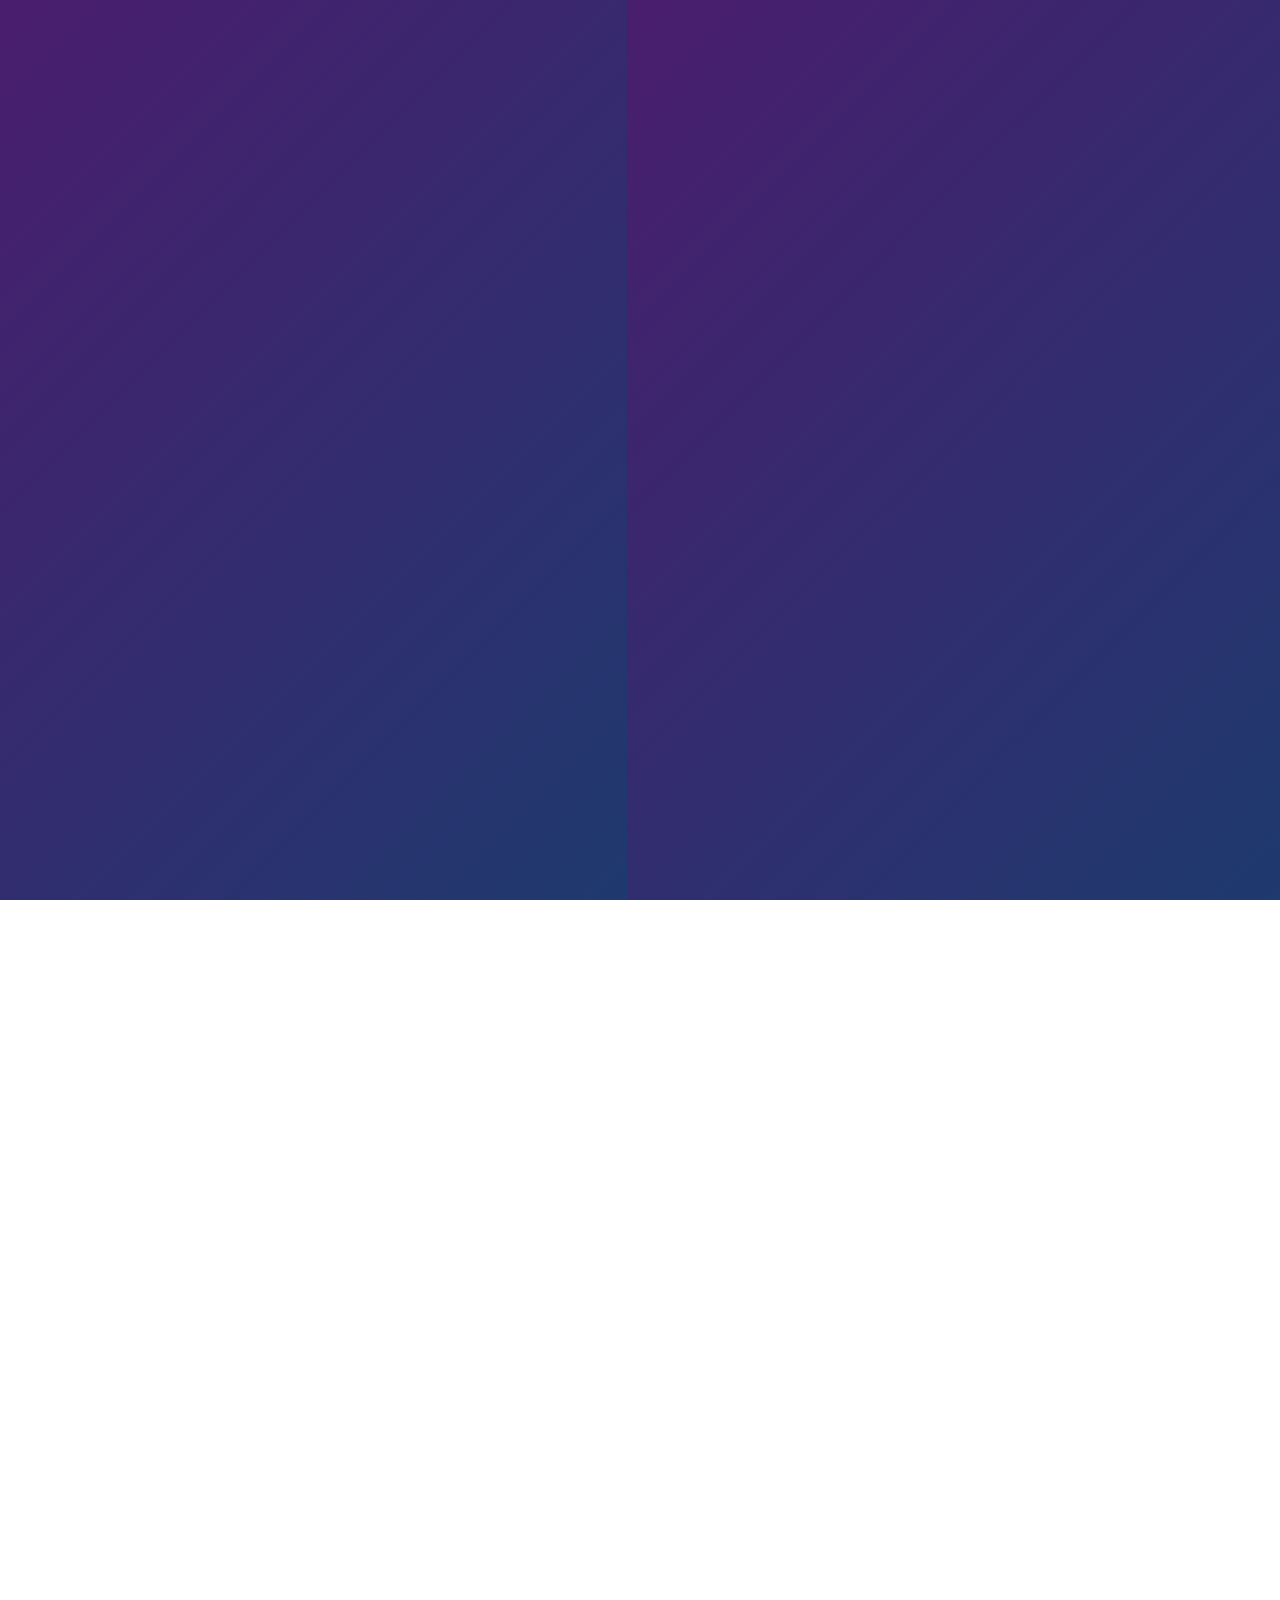
==== commit ea15aa21: "Add welcoming 2.5s preloader with logo entrance and curtain reveal. The welcome screen shows the sch" ====
--- a/about.html
+++ b/about.html
@@ -10,14 +10,28 @@
   <link rel="stylesheet" href="https://cdnjs.cloudflare.com/ajax/libs/font-awesome/6.5.1/css/all.min.css">
   <link rel="stylesheet" href="css/style.css">
 </head>
-<body>
+<body class="preloader-active">
 
   <div class="scroll-progress" aria-hidden="true"></div>
   <div class="page-transition" aria-hidden="true"></div>
 
   <!-- Preloader -->
-  <div class="preloader">
-    <img src="images/logo.png" alt="Loading..." class="preloader-logo">
+  <div class="preloader" aria-label="Welcome to BIM Junior School">
+    <div class="preloader-bg"></div>
+    <div class="preloader-content">
+      <div class="preloader-logo-wrap">
+        <div class="preloader-ring"></div>
+        <div class="preloader-ring preloader-ring-2"></div>
+        <img src="images/logo.png" alt="BIM Junior School Logo" class="preloader-logo">
+      </div>
+      <p class="preloader-welcome">Welcome to</p>
+      <h2 class="preloader-title">BIM Junior School</h2>
+      <p class="preloader-campus">Galaxy Campus</p>
+      <p class="preloader-motto"><i class="fas fa-heart"></i> Nurturing Hearts and Minds</p>
+      <div class="preloader-progress" aria-hidden="true"><span></span></div>
+    </div>
+    <div class="preloader-curtain preloader-curtain--left"></div>
+    <div class="preloader-curtain preloader-curtain--right"></div>
   </div>
 
   <!-- Navigation -->
--- a/css/style.css
+++ b/css/style.css
@@ -60,16 +60,16 @@
   margin: 0 auto;
 }
 
-/* ===== Preloader ===== */
+/* ===== Preloader — Welcome Screen (2.5s) ===== */
 .preloader {
   position: fixed;
   inset: 0;
-  background: var(--cream);
+  z-index: 9999;
   display: flex;
   align-items: center;
   justify-content: center;
-  z-index: 9999;
-  transition: opacity 0.6s ease, visibility 0.6s ease;
+  overflow: hidden;
+  pointer-events: all;
 }
 
 .preloader.hidden {
@@ -78,16 +78,257 @@
   pointer-events: none;
 }
 
+.preloader-bg {
+  position: absolute;
+  inset: 0;
+  background: linear-gradient(145deg, var(--white) 0%, var(--cream) 40%, #e8eef8 100%);
+  z-index: 0;
+}
+
+.preloader-bg::before {
+  content: "";
+  position: absolute;
+  inset: 0;
+  background:
+    radial-gradient(circle at 20% 30%, rgba(107, 45, 158, 0.08), transparent 45%),
+    radial-gradient(circle at 80% 70%, rgba(30, 58, 110, 0.1), transparent 45%);
+}
+
+.preloader-content {
+  position: relative;
+  z-index: 2;
+  text-align: center;
+  padding: 2rem;
+  display: flex;
+  flex-direction: column;
+  align-items: center;
+}
+
+.preloader-logo-wrap {
+  position: relative;
+  width: 140px;
+  height: 140px;
+  margin-bottom: 1.5rem;
+  animation: welcomeLogoIn 0.9s cubic-bezier(0.34, 1.56, 0.64, 1) forwards;
+}
+
+.preloader-ring {
+  position: absolute;
+  inset: -8px;
+  border-radius: 50%;
+  border: 3px solid transparent;
+  border-top-color: var(--purple);
+  border-right-color: var(--blue-bright);
+  animation: preloaderSpin 1.4s linear infinite;
+}
+
+.preloader-ring-2 {
+  inset: -18px;
+  border-top-color: var(--gold);
+  border-right-color: var(--purple-light);
+  animation: preloaderSpin 2s linear infinite reverse;
+  opacity: 0.6;
+}
+
+@keyframes preloaderSpin {
+  to { transform: rotate(360deg); }
+}
+
 .preloader-logo {
-  width: 90px;
-  height: 90px;
+  width: 100%;
+  height: 100%;
   object-fit: contain;
-  animation: bounce 1s ease infinite;
-}
-
-@keyframes bounce {
-  0%, 100% { transform: translateY(0); }
-  50% { transform: translateY(-15px); }
+  border-radius: 50%;
+  background: white;
+  padding: 0.5rem;
+  box-shadow: 0 12px 40px rgba(107, 45, 158, 0.2);
+  animation: welcomeLogoPulse 1.8s ease-in-out 0.9s infinite;
+}
+
+@keyframes welcomeLogoIn {
+  0% {
+    opacity: 0;
+    transform: scale(0.4) rotate(-15deg);
+  }
+  100% {
+    opacity: 1;
+    transform: scale(1) rotate(0deg);
+  }
+}
+
+@keyframes welcomeLogoPulse {
+  0%, 100% {
+    transform: scale(1);
+    box-shadow: 0 12px 40px rgba(107, 45, 158, 0.2);
+  }
+  50% {
+    transform: scale(1.05);
+    box-shadow: 0 16px 50px rgba(59, 111, 212, 0.3);
+  }
+}
+
+.preloader-welcome {
+  font-size: 0.95rem;
+  font-weight: 700;
+  color: var(--text-muted);
+  text-transform: uppercase;
+  letter-spacing: 3px;
+  margin-bottom: 0.3rem;
+  opacity: 0;
+  animation: welcomeTextUp 0.6s ease 0.4s forwards;
+}
+
+.preloader-title {
+  font-family: "Fredoka", sans-serif;
+  font-size: clamp(1.6rem, 4vw, 2.2rem);
+  color: var(--blue);
+  margin-bottom: 0.2rem;
+  opacity: 0;
+  animation: welcomeTextUp 0.6s ease 0.55s forwards;
+}
+
+.preloader-campus {
+  font-family: "Nunito", sans-serif;
+  font-size: 0.85rem;
+  font-weight: 800;
+  color: var(--purple);
+  text-transform: uppercase;
+  letter-spacing: 2px;
+  margin-bottom: 0.8rem;
+  opacity: 0;
+  animation: welcomeTextUp 0.6s ease 0.7s forwards;
+}
+
+.preloader-motto {
+  display: inline-flex;
+  align-items: center;
+  gap: 0.4rem;
+  background: linear-gradient(135deg, var(--purple), var(--blue));
+  color: white;
+  padding: 0.45rem 1.1rem;
+  border-radius: 50px;
+  font-size: 0.85rem;
+  font-weight: 700;
+  margin-bottom: 1.5rem;
+  opacity: 0;
+  animation: welcomeTextUp 0.6s ease 0.85s forwards;
+}
+
+.preloader-motto i {
+  font-size: 0.75rem;
+  animation: heartBeat 1.2s ease-in-out 1.2s infinite;
+}
+
+@keyframes heartBeat {
+  0%, 100% { transform: scale(1); }
+  50% { transform: scale(1.25); }
+}
+
+@keyframes welcomeTextUp {
+  from {
+    opacity: 0;
+    transform: translateY(20px);
+  }
+  to {
+    opacity: 1;
+    transform: translateY(0);
+  }
+}
+
+.preloader-progress {
+  width: 180px;
+  height: 4px;
+  background: rgba(30, 58, 110, 0.12);
+  border-radius: 4px;
+  overflow: hidden;
+  opacity: 0;
+  animation: welcomeTextUp 0.4s ease 1s forwards;
+}
+
+.preloader-progress span {
+  display: block;
+  height: 100%;
+  width: 0%;
+  background: linear-gradient(90deg, var(--purple), var(--blue-bright), var(--gold));
+  border-radius: 4px;
+  animation: preloaderBar 1.7s cubic-bezier(0.4, 0, 0.2, 1) 0.3s forwards;
+}
+
+@keyframes preloaderBar {
+  to { width: 100%; }
+}
+
+/* Curtain exit */
+.preloader-curtain {
+  position: absolute;
+  top: 0;
+  width: 51%;
+  height: 100%;
+  background: linear-gradient(135deg, var(--purple-dark), var(--blue));
+  z-index: 3;
+  transition: transform 0.55s cubic-bezier(0.77, 0, 0.175, 1);
+}
+
+.preloader-curtain--left {
+  left: 0;
+  transform: translateX(0);
+}
+
+.preloader-curtain--right {
+  right: 0;
+  transform: translateX(0);
+}
+
+.preloader.exiting .preloader-content {
+  animation: welcomeContentOut 0.45s ease forwards;
+}
+
+.preloader.exiting .preloader-curtain--left {
+  transform: translateX(-100%);
+}
+
+.preloader.exiting .preloader-curtain--right {
+  transform: translateX(100%);
+}
+
+@keyframes welcomeContentOut {
+  to {
+    opacity: 0;
+    transform: scale(0.92);
+  }
+}
+
+/* Body states during preloader */
+body.preloader-active {
+  overflow: hidden;
+}
+
+body.preloader-active > *:not(.preloader):not(.scroll-progress):not(.page-transition) {
+  opacity: 0;
+}
+
+body.loaded > *:not(.preloader):not(.scroll-progress):not(.page-transition) {
+  animation: siteReveal 0.7s ease 0.15s forwards;
+}
+
+@keyframes siteReveal {
+  from {
+    opacity: 0;
+    transform: translateY(12px);
+  }
+  to {
+    opacity: 1;
+    transform: translateY(0);
+  }
+}
+
+body.loaded .preloader {
+  transition: opacity 0.4s ease 0.5s, visibility 0.4s ease 0.5s;
+}
+
+body.loaded .preloader.hidden {
+  opacity: 0;
+  visibility: hidden;
 }
 
 /* ===== Navigation ===== */
@@ -1466,16 +1707,18 @@
   transform-origin: top;
 }
 
-body.loaded .preloader {
-  transition: opacity 0.8s ease, visibility 0.8s ease, transform 0.8s ease;
-}
-
 body.loaded .preloader.hidden {
-  transform: scale(1.1);
-}
-
-/* Hero staggered entrance */
-.hero-anim {
+  opacity: 0;
+  visibility: hidden;
+}
+
+/* Hero staggered entrance — starts after welcome screen */
+body:not(.loaded) .hero-anim {
+  opacity: 0;
+  animation: none;
+}
+
+body.loaded .hero-anim {
   opacity: 0;
   transform: translateY(35px);
   animation: heroFadeUp 0.9s cubic-bezier(0.22, 1, 0.36, 1) forwards;
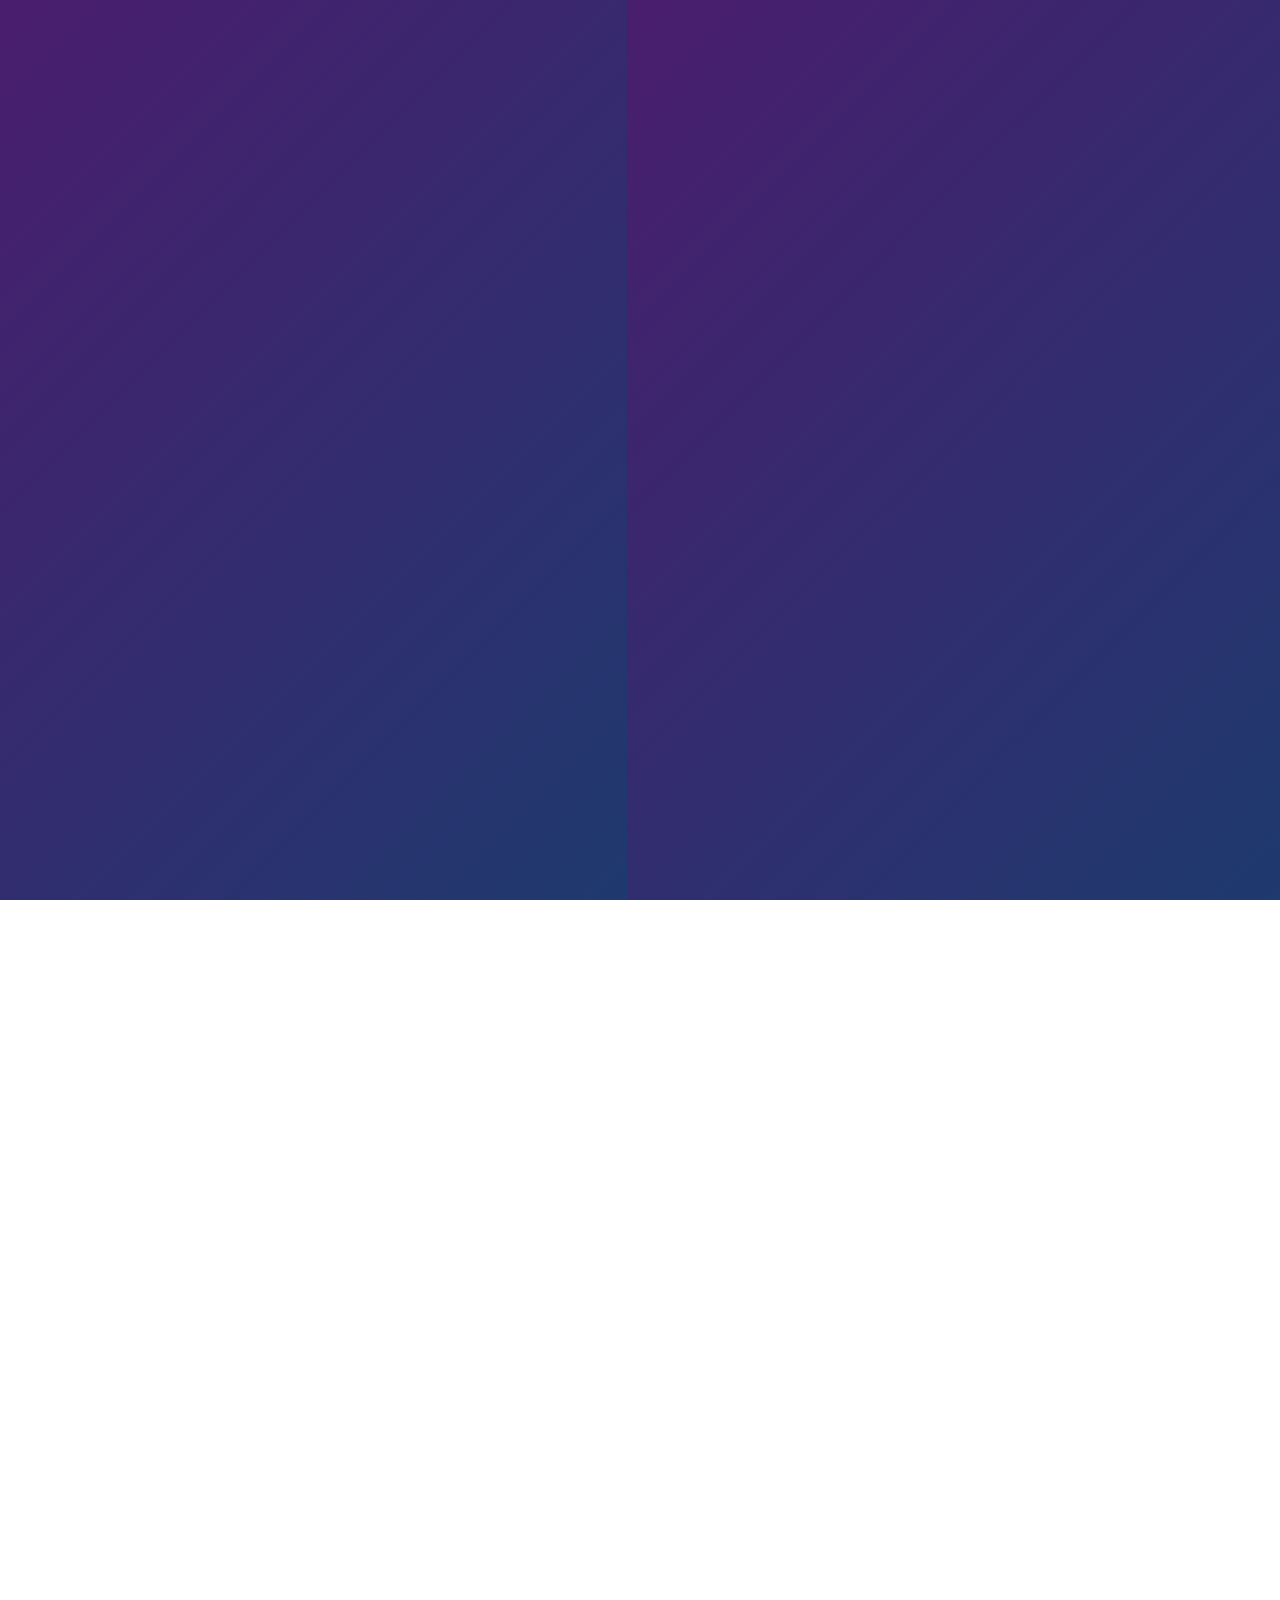
==== commit 522bff3b: "Add real school photos, campus gallery, and refined typography. Integrates classroom and play images" ====
--- a/about.html
+++ b/about.html
@@ -6,7 +6,7 @@
   <title>About Us | BIM Junior School Galaxy Campus</title>
   <link rel="preconnect" href="https://fonts.googleapis.com">
   <link rel="preconnect" href="https://fonts.gstatic.com" crossorigin>
-  <link href="https://fonts.googleapis.com/css2?family=Fredoka:wght@400;500;600;700&family=Nunito:wght@400;600;700;800&display=swap" rel="stylesheet">
+  <link href="https://fonts.googleapis.com/css2?family=Fredoka:wght@400;500;600;700&family=Quicksand:wght@400;500;600;700&display=swap" rel="stylesheet">
   <link rel="stylesheet" href="https://cdnjs.cloudflare.com/ajax/libs/font-awesome/6.5.1/css/all.min.css">
   <link rel="stylesheet" href="css/style.css">
 </head>
@@ -59,7 +59,11 @@
   </nav>
 
   <!-- Page Hero -->
-  <section class="page-hero">
+  <section class="page-hero page-hero--image">
+    <div class="page-hero-bg">
+      <img src="images/hero-main.jpg" alt="">
+    </div>
+    <img src="images/bg-wave-bottom.png" alt="" class="hero-wave hero-wave-bottom" aria-hidden="true">
     <div class="hero-shapes">
       <div class="shape shape-1" style="width: 200px; height: 200px;"></div>
       <div class="shape shape-3"></div>
@@ -80,8 +84,16 @@
   <section class="about-story">
     <div class="container">
       <div class="story-grid">
-        <div class="story-image reveal-left" style="background: white; padding: 2rem;">
-          <img src="images/logo.png" alt="BIM Junior School Galaxy Campus Logo" style="width: 100%; height: 100%; object-fit: contain;">
+        <div class="story-collage reveal-left">
+          <div class="story-photo story-photo-main">
+            <img src="images/about-campus.jpg" alt="BIM Junior School students learning together">
+          </div>
+          <div class="story-photo story-photo-small story-photo-top">
+            <img src="images/about-play.jpg" alt="Children playing at Galaxy Campus">
+          </div>
+          <div class="story-photo story-photo-small story-photo-bottom">
+            <img src="images/about-creative.jpg" alt="Young learner exploring creatively">
+          </div>
         </div>
         <div class="story-content reveal-right">
           <span class="section-tag"><i class="fas fa-book-heart"></i> Our Story</span>
@@ -109,32 +121,32 @@
       </div>
       <div class="team-grid stagger-children">
         <div class="team-card">
-          <div class="team-avatar" style="background: linear-gradient(135deg, var(--purple), var(--purple-light));">
-            <i class="fas fa-user"></i>
+          <div class="team-avatar">
+            <img src="images/team-1.jpg" alt="Campus Director">
           </div>
           <h3>Mrs. Head of School</h3>
           <div class="role">Campus Director</div>
           <p>Leading Galaxy Campus with vision, passion, and a commitment to excellence.</p>
         </div>
         <div class="team-card">
-          <div class="team-avatar" style="background: linear-gradient(135deg, var(--blue), var(--blue-bright));">
-            <i class="fas fa-user"></i>
+          <div class="team-avatar">
+            <img src="images/team-2.jpg" alt="Head of Academics">
           </div>
           <h3>Mr. Academic Lead</h3>
           <div class="role">Head of Academics</div>
           <p>Overseeing curriculum delivery from Day Care through Junior 3.</p>
         </div>
         <div class="team-card">
-          <div class="team-avatar" style="background: linear-gradient(135deg, var(--gold), #f9ca24);">
-            <i class="fas fa-user"></i>
+          <div class="team-avatar">
+            <img src="images/team-3.jpg" alt="Early Years Lead">
           </div>
           <h3>Ms. Early Years Lead</h3>
           <div class="role">Day Care &amp; Nursery</div>
           <p>Expert in early childhood development and play-based learning.</p>
         </div>
         <div class="team-card">
-          <div class="team-avatar" style="background: linear-gradient(135deg, var(--purple-dark), var(--blue));">
-            <i class="fas fa-user"></i>
+          <div class="team-avatar team-avatar--icon">
+            <i class="fas fa-user-graduate"></i>
           </div>
           <h3>Mr. Junior School Lead</h3>
           <div class="role">Junior 1 – 3 Coordinator</div>
@@ -197,36 +209,54 @@
         <h2>All Class Levels — Day Care to Junior 3</h2>
         <p>Each programme is tailored to support growth at every stage of your child's journey.</p>
       </div>
-      <div class="features-grid stagger-children">
-        <div class="feature-card">
-          <div class="feature-icon purple"><i class="fas fa-baby"></i></div>
-          <h3>Day Care</h3>
-          <p>A safe, nurturing environment with play-based routines, sensory activities, and early social development for our youngest learners.</p>
-        </div>
-        <div class="feature-card">
-          <div class="feature-icon blue"><i class="fas fa-child"></i></div>
-          <h3>Nursery</h3>
-          <p>Introduction to structured learning through songs, stories, colours, shapes, and guided play activities.</p>
-        </div>
-        <div class="feature-card">
-          <div class="feature-icon gold"><i class="fas fa-puzzle-piece"></i></div>
-          <h3>Kindergarten (KG)</h3>
-          <p>Building literacy, numeracy, and fine motor skills through creative, hands-on learning experiences.</p>
-        </div>
-        <div class="feature-card">
-          <div class="feature-icon sky"><i class="fas fa-book"></i></div>
-          <h3>Junior 1</h3>
-          <p>Strengthening reading, writing, and mathematics foundations with growing independence and responsibility.</p>
-        </div>
-        <div class="feature-card">
-          <div class="feature-icon violet"><i class="fas fa-pen-fancy"></i></div>
-          <h3>Junior 2</h3>
-          <p>Advanced academics, critical thinking, and leadership opportunities within a supportive classroom community.</p>
-        </div>
-        <div class="feature-card">
-          <div class="feature-icon navy"><i class="fas fa-graduation-cap"></i></div>
-          <h3>Junior 3</h3>
-          <p>School readiness with comprehensive academics, exam preparation, and character development for the next chapter.</p>
+      <div class="programs-levels-grid stagger-children">
+        <div class="level-card">
+          <div class="level-card-image"><img src="images/program-daycare.jpg" alt="Day Care"></div>
+          <div class="level-card-body">
+            <span class="program-age">Day Care</span>
+            <h3>Little Stars</h3>
+            <p>A safe, nurturing environment with play-based routines and early social development.</p>
+          </div>
+        </div>
+        <div class="level-card">
+          <div class="level-card-image"><img src="images/program-nursery.jpg" alt="Nursery"></div>
+          <div class="level-card-body">
+            <span class="program-age">Nursery</span>
+            <h3>Early Explorers</h3>
+            <p>Introduction to structured learning through songs, stories, and guided play.</p>
+          </div>
+        </div>
+        <div class="level-card">
+          <div class="level-card-image"><img src="images/program-kg.jpg" alt="Kindergarten"></div>
+          <div class="level-card-body">
+            <span class="program-age">KG</span>
+            <h3>Kindergarten</h3>
+            <p>Building literacy, numeracy, and creativity through hands-on experiences.</p>
+          </div>
+        </div>
+        <div class="level-card">
+          <div class="level-card-image"><img src="images/program-j1.jpg" alt="Junior 1"></div>
+          <div class="level-card-body">
+            <span class="program-age">Junior 1</span>
+            <h3>Foundation Class</h3>
+            <p>Strengthening reading, writing, and maths with growing independence.</p>
+          </div>
+        </div>
+        <div class="level-card">
+          <div class="level-card-image"><img src="images/program-j2.jpg" alt="Junior 2"></div>
+          <div class="level-card-body">
+            <span class="program-age">Junior 2</span>
+            <h3>Growing Leaders</h3>
+            <p>Advanced academics, critical thinking, and leadership opportunities.</p>
+          </div>
+        </div>
+        <div class="level-card">
+          <div class="level-card-image"><img src="images/program-junior.jpg" alt="Junior 3"></div>
+          <div class="level-card-body">
+            <span class="program-age">Junior 3</span>
+            <h3>School Ready</h3>
+            <p>Comprehensive academics and character development for the next chapter.</p>
+          </div>
         </div>
       </div>
     </div>
@@ -337,9 +367,12 @@
           </div>
         </div>
       </div>
-      <div class="map-placeholder reveal">
-        <i class="fas fa-map-location-dot"></i>
-        BIM Junior School — Galaxy Campus
+      <div class="map-placeholder reveal map-placeholder--photo">
+        <img src="images/contact-hero.jpg" alt="Happy student at BIM Junior School">
+        <div class="map-placeholder-overlay">
+          <i class="fas fa-map-location-dot"></i>
+          <span>BIM Junior School — Galaxy Campus</span>
+        </div>
       </div>
     </div>
   </section>
--- a/css/style.css
+++ b/css/style.css
@@ -33,7 +33,7 @@
 }
 
 body {
-  font-family: "Nunito", sans-serif;
+  font-family: "Quicksand", sans-serif;
   color: var(--text);
   background: var(--warm-white);
   line-height: 1.6;
@@ -188,7 +188,7 @@
 }
 
 .preloader-campus {
-  font-family: "Nunito", sans-serif;
+  font-family: "Quicksand", sans-serif;
   font-size: 0.85rem;
   font-weight: 800;
   color: var(--purple);
@@ -388,7 +388,7 @@
 }
 
 .logo-campus {
-  font-family: "Nunito", sans-serif;
+  font-family: "Quicksand", sans-serif;
   font-size: 0.72rem;
   font-weight: 800;
   color: var(--purple);
@@ -928,27 +928,14 @@
   box-shadow: var(--shadow-hover);
 }
 
-.program-image {
-  height: 180px;
-  display: flex;
-  align-items: center;
-  justify-content: center;
-  font-size: 4rem;
-  color: white;
-  position: relative;
-  overflow: hidden;
-}
-
 .program-image::after {
   content: "";
   position: absolute;
   inset: 0;
-  background: linear-gradient(to top, rgba(0,0,0,0.1), transparent);
-}
-
-.program-image.daycare { background: linear-gradient(135deg, var(--purple-light), var(--purple)); }
-.program-image.nursery { background: linear-gradient(135deg, var(--blue-bright), var(--blue)); }
-.program-image.junior { background: linear-gradient(135deg, var(--blue), var(--purple-dark)); }
+  background: linear-gradient(to top, rgba(0,0,0,0.15), transparent);
+  z-index: 1;
+  pointer-events: none;
+}
 
 .program-body {
   padding: 1.5rem;
@@ -1091,7 +1078,8 @@
 }
 
 .cta-inner {
-  background: linear-gradient(135deg, var(--purple), var(--blue));
+  background: linear-gradient(135deg, rgba(107, 45, 158, 0.92), rgba(30, 58, 110, 0.9)),
+              url("../images/cta-bg.jpg") center/cover no-repeat;
   border-radius: var(--radius);
   padding: 3.5rem;
   text-align: center;
@@ -1838,23 +1826,6 @@
   100% { transform: scale(1.1) rotate(-5deg); }
 }
 
-/* Program image zoom */
-.program-image i {
-  transition: transform 0.5s cubic-bezier(0.34, 1.56, 0.64, 1);
-}
-
-.program-card:hover .program-image i {
-  transform: scale(1.2) rotate(5deg);
-}
-
-.program-image {
-  transition: transform 0.5s ease;
-}
-
-.program-card:hover .program-image {
-  transform: scale(1.03);
-}
-
 /* Stat card bounce */
 .stat-card {
   transition: transform 0.4s cubic-bezier(0.34, 1.56, 0.64, 1), box-shadow 0.4s ease;
@@ -2137,6 +2108,413 @@
   .scroll-progress { display: none; }
 }
 
+/* ===== Photo & Gallery Styles ===== */
+
+.hero-wave {
+  position: absolute;
+  left: 0;
+  width: 100%;
+  z-index: 2;
+  pointer-events: none;
+  opacity: 0.9;
+}
+
+.hero-wave-bottom {
+  bottom: -2px;
+}
+
+.hero-photo-stack {
+  position: relative;
+  width: 100%;
+  max-width: 420px;
+  min-height: 380px;
+}
+
+.hero-photo {
+  border-radius: var(--radius);
+  overflow: hidden;
+  box-shadow: var(--shadow-hover);
+  border: 4px solid white;
+}
+
+.hero-photo img {
+  width: 100%;
+  height: 100%;
+  object-fit: cover;
+  animation: kenBurns 12s ease-in-out infinite alternate;
+}
+
+.hero-photo-main {
+  width: 78%;
+  height: 300px;
+  position: relative;
+  z-index: 2;
+}
+
+.hero-photo-secondary {
+  position: absolute;
+  bottom: 0;
+  right: 0;
+  width: 52%;
+  height: 190px;
+  z-index: 3;
+  border-color: var(--gold-light);
+  animation: photoFloat 5s ease-in-out infinite;
+}
+
+@keyframes kenBurns {
+  from { transform: scale(1); }
+  to { transform: scale(1.08); }
+}
+
+@keyframes photoFloat {
+  0%, 100% { transform: translateY(0); }
+  50% { transform: translateY(-10px); }
+}
+
+/* Program cards with photos */
+.program-image {
+  height: 200px;
+  position: relative;
+  overflow: hidden;
+  background: var(--blue);
+}
+
+.program-image img {
+  width: 100%;
+  height: 100%;
+  object-fit: cover;
+  transition: transform 0.6s cubic-bezier(0.34, 1.56, 0.64, 1);
+}
+
+.program-image-overlay {
+  position: absolute;
+  bottom: 12px;
+  right: 12px;
+  width: 44px;
+  height: 44px;
+  border-radius: 50%;
+  background: linear-gradient(135deg, var(--purple), var(--blue));
+  color: white;
+  display: flex;
+  align-items: center;
+  justify-content: center;
+  font-size: 1rem;
+  box-shadow: 0 4px 15px rgba(0,0,0,0.2);
+  transition: transform 0.4s ease;
+}
+
+.program-card:hover .program-image img {
+  transform: scale(1.1);
+}
+
+.program-card:hover .program-image-overlay {
+  transform: scale(1.15) rotate(8deg);
+}
+
+/* Campus gallery */
+.gallery-section {
+  padding: 5rem 0;
+  background: linear-gradient(180deg, var(--white), var(--cream));
+}
+
+.gallery-grid {
+  display: grid;
+  grid-template-columns: repeat(4, 1fr);
+  grid-auto-rows: 200px;
+  gap: 1rem;
+}
+
+.gallery-item {
+  position: relative;
+  border-radius: var(--radius);
+  overflow: hidden;
+  cursor: pointer;
+  box-shadow: var(--shadow);
+  opacity: 0;
+  transform: scale(0.95);
+  transition: opacity 0.6s ease, transform 0.6s cubic-bezier(0.34, 1.56, 0.64, 1);
+}
+
+.gallery-item.gallery-visible {
+  opacity: 1;
+  transform: scale(1);
+}
+
+.gallery-item img {
+  width: 100%;
+  height: 100%;
+  object-fit: cover;
+  transition: transform 0.7s cubic-bezier(0.34, 1.56, 0.64, 1);
+}
+
+.gallery-item--large {
+  grid-column: span 2;
+  grid-row: span 2;
+}
+
+.gallery-item--wide {
+  grid-column: span 2;
+}
+
+.gallery-caption {
+  position: absolute;
+  bottom: 0;
+  left: 0;
+  right: 0;
+  padding: 1.2rem 1rem 0.9rem;
+  background: linear-gradient(to top, rgba(30, 58, 110, 0.85), transparent);
+  color: white;
+  font-weight: 700;
+  font-size: 0.9rem;
+  display: flex;
+  align-items: center;
+  gap: 0.5rem;
+  transform: translateY(100%);
+  transition: transform 0.4s cubic-bezier(0.34, 1.56, 0.64, 1);
+}
+
+.gallery-item:hover img {
+  transform: scale(1.08);
+}
+
+.gallery-item:hover .gallery-caption {
+  transform: translateY(0);
+}
+
+/* Testimonial photos */
+.author-photo {
+  width: 52px;
+  height: 52px;
+  border-radius: 50%;
+  object-fit: cover;
+  border: 3px solid var(--purple-light);
+  flex-shrink: 0;
+  transition: transform 0.4s ease, border-color 0.4s ease;
+}
+
+.testimonial-card:hover .author-photo {
+  transform: scale(1.1);
+  border-color: var(--gold);
+}
+
+/* Page hero with image */
+.page-hero--image {
+  color: white;
+  padding-bottom: 5rem;
+}
+
+.page-hero-bg {
+  position: absolute;
+  inset: 0;
+  z-index: 0;
+}
+
+.page-hero-bg img {
+  width: 100%;
+  height: 100%;
+  object-fit: cover;
+  animation: kenBurns 15s ease-in-out infinite alternate;
+}
+
+.page-hero--image::before {
+  content: "";
+  position: absolute;
+  inset: 0;
+  background: linear-gradient(135deg, rgba(74, 29, 110, 0.82), rgba(30, 58, 110, 0.75));
+  z-index: 1;
+}
+
+.page-hero--image .container {
+  position: relative;
+  z-index: 2;
+}
+
+.page-hero--image h1,
+.page-hero--image p,
+.page-hero--image .breadcrumb {
+  color: white;
+}
+
+.page-hero--image .breadcrumb a {
+  color: var(--gold-light);
+}
+
+.page-hero--image .hero-motto {
+  background: rgba(255,255,255,0.15);
+  backdrop-filter: blur(8px);
+  border: 1px solid rgba(255,255,255,0.25);
+}
+
+/* Story collage */
+.story-collage {
+  position: relative;
+  height: 420px;
+}
+
+.story-photo {
+  position: absolute;
+  border-radius: var(--radius);
+  overflow: hidden;
+  box-shadow: var(--shadow-hover);
+  border: 4px solid white;
+}
+
+.story-photo img {
+  width: 100%;
+  height: 100%;
+  object-fit: cover;
+  transition: transform 0.6s ease;
+}
+
+.story-photo:hover img {
+  transform: scale(1.06);
+}
+
+.story-photo-main {
+  width: 68%;
+  height: 75%;
+  top: 10%;
+  left: 0;
+  z-index: 2;
+}
+
+.story-photo-top {
+  width: 42%;
+  height: 38%;
+  top: 0;
+  right: 0;
+  z-index: 3;
+  animation: photoFloat 6s ease-in-out infinite;
+}
+
+.story-photo-bottom {
+  width: 42%;
+  height: 38%;
+  bottom: 0;
+  right: 5%;
+  z-index: 3;
+  animation: photoFloat 6s ease-in-out 1.5s infinite;
+}
+
+/* Team photos */
+.team-avatar {
+  width: 100px;
+  height: 100px;
+  border-radius: 50%;
+  margin: 0 auto 1rem;
+  overflow: hidden;
+  border: 4px solid var(--cream);
+  box-shadow: 0 8px 25px rgba(107, 45, 158, 0.2);
+  transition: transform 0.4s ease, border-color 0.4s ease;
+}
+
+.team-avatar img {
+  width: 100%;
+  height: 100%;
+  object-fit: cover;
+}
+
+.team-avatar--icon {
+  background: linear-gradient(135deg, var(--purple-dark), var(--blue));
+  display: flex;
+  align-items: center;
+  justify-content: center;
+  font-size: 2rem;
+  color: white;
+}
+
+.team-card:hover .team-avatar {
+  transform: scale(1.08);
+  border-color: var(--purple-light);
+}
+
+/* Program levels with photos */
+.programs-levels-grid {
+  display: grid;
+  grid-template-columns: repeat(3, 1fr);
+  gap: 1.5rem;
+}
+
+.level-card {
+  background: white;
+  border-radius: var(--radius);
+  overflow: hidden;
+  box-shadow: var(--shadow);
+  transition: transform 0.4s ease, box-shadow 0.4s ease;
+}
+
+.level-card:hover {
+  transform: translateY(-8px);
+  box-shadow: var(--shadow-hover);
+}
+
+.level-card-image {
+  height: 160px;
+  overflow: hidden;
+}
+
+.level-card-image img {
+  width: 100%;
+  height: 100%;
+  object-fit: cover;
+  transition: transform 0.6s ease;
+}
+
+.level-card:hover .level-card-image img {
+  transform: scale(1.08);
+}
+
+.level-card-body {
+  padding: 1.3rem;
+}
+
+.level-card-body h3 {
+  font-size: 1.15rem;
+  margin-bottom: 0.4rem;
+}
+
+.level-card-body p {
+  color: var(--text-muted);
+  font-size: 0.9rem;
+}
+
+/* Contact photo map */
+.map-placeholder--photo {
+  position: relative;
+  padding: 0;
+  background: none;
+  height: 320px;
+  animation: none;
+}
+
+.map-placeholder--photo img {
+  width: 100%;
+  height: 100%;
+  object-fit: cover;
+}
+
+.map-placeholder-overlay {
+  position: absolute;
+  inset: 0;
+  background: linear-gradient(to top, rgba(30, 58, 110, 0.8), rgba(30, 58, 110, 0.2));
+  display: flex;
+  flex-direction: column;
+  align-items: center;
+  justify-content: flex-end;
+  padding-bottom: 2rem;
+  color: white;
+  font-size: 1.2rem;
+  font-weight: 700;
+  gap: 0.5rem;
+}
+
+.map-placeholder-overlay i {
+  font-size: 2.5rem;
+  animation: mapBounce 2s ease-in-out infinite;
+  margin-right: 0;
+}
+
 /* ===== Responsive ===== */
 @media (max-width: 992px) {
   .hero-content,
@@ -2174,6 +2552,20 @@
 
   .footer-grid {
     grid-template-columns: 1fr 1fr;
+  }
+
+  .gallery-grid {
+    grid-template-columns: repeat(2, 1fr);
+    grid-auto-rows: 180px;
+  }
+
+  .gallery-item--large {
+    grid-column: span 2;
+    grid-row: span 1;
+  }
+
+  .programs-levels-grid {
+    grid-template-columns: repeat(2, 1fr);
   }
 
   .timeline::before {
@@ -2235,9 +2627,27 @@
     grid-template-columns: 1fr;
   }
 
-  .hero-logo-wrap {
-    width: 240px;
-    height: 240px;
+  .hero-photo-stack {
+    max-width: 340px;
+    margin: 0 auto;
+  }
+
+  .gallery-grid {
+    grid-template-columns: 1fr;
+  }
+
+  .gallery-item--large,
+  .gallery-item--wide {
+    grid-column: span 1;
+  }
+
+  .story-collage {
+    max-width: 360px;
+    margin: 0 auto 2rem;
+  }
+
+  .programs-levels-grid {
+    grid-template-columns: 1fr;
   }
 
   .cta-inner {
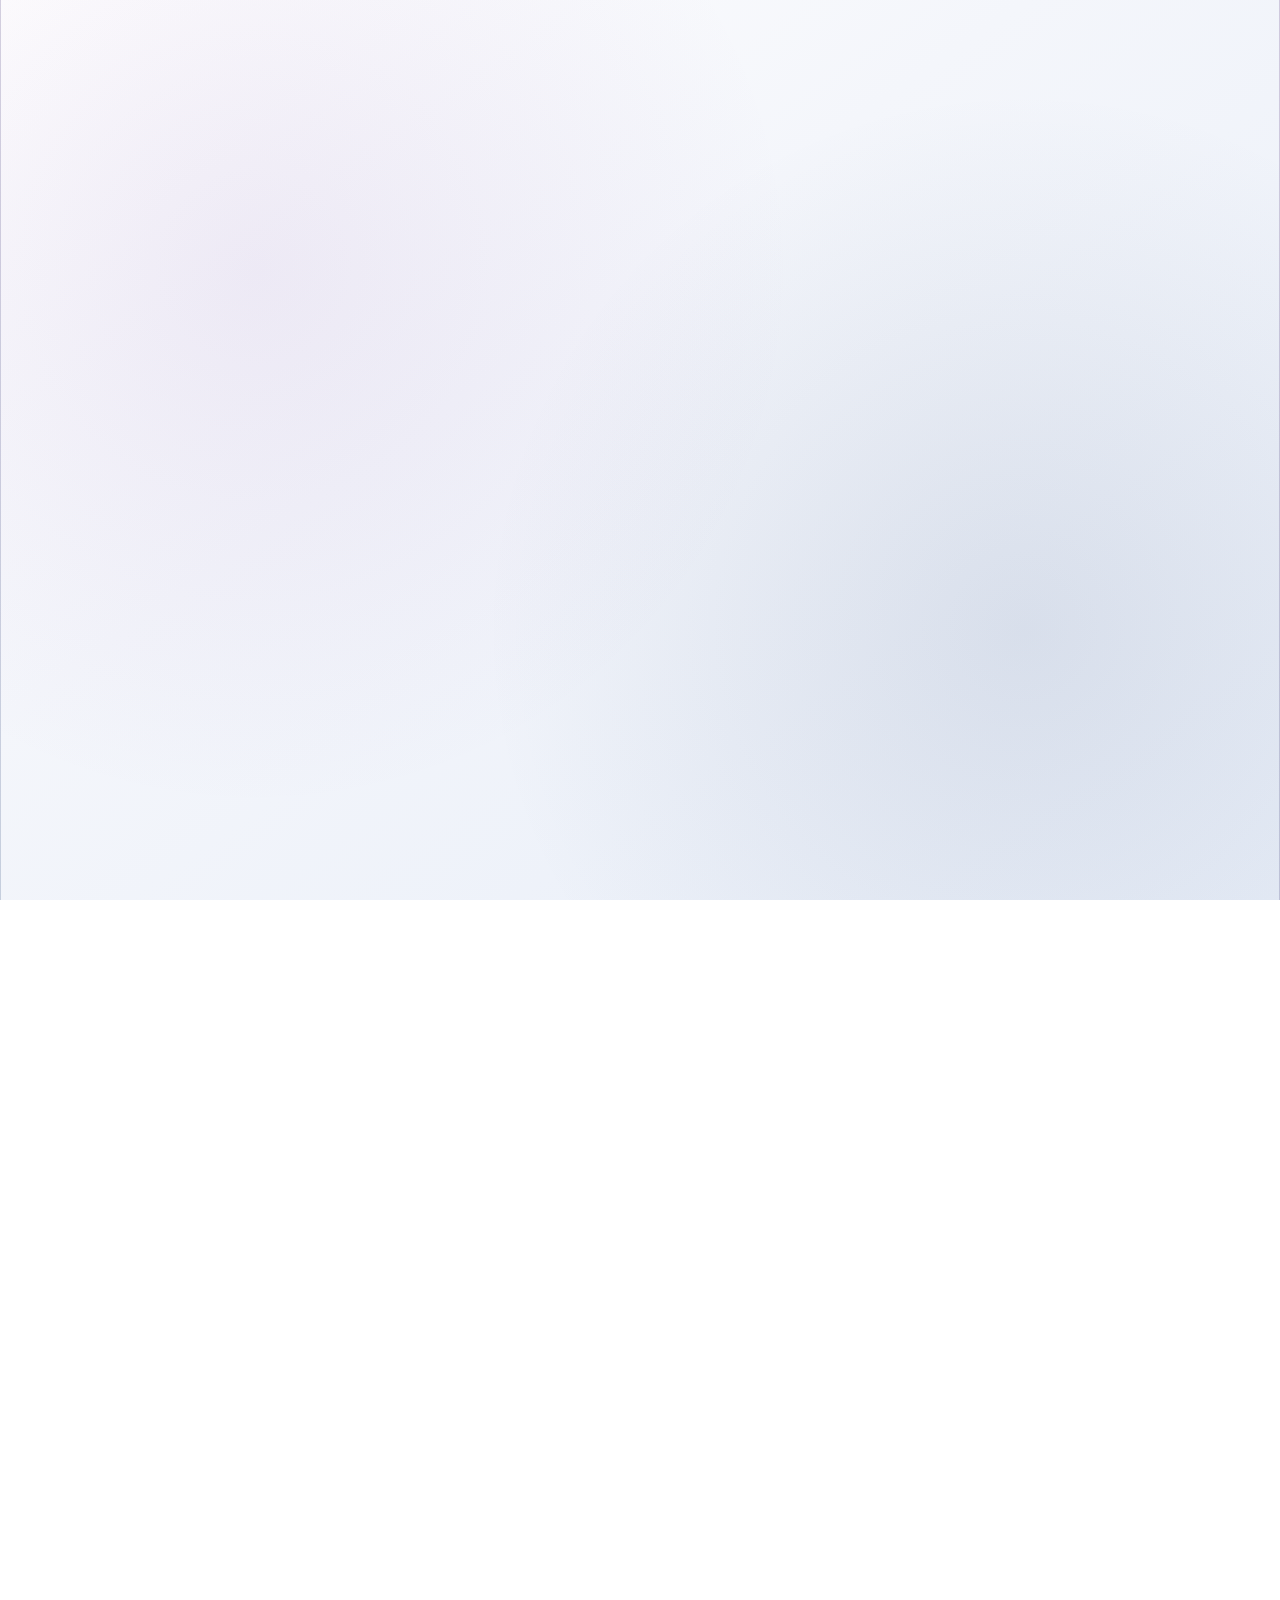
==== commit caeb1632: "Revert stock photos and add Kampala campus map embed. Restores the logo-based design while embedding" ====
--- a/about.html
+++ b/about.html
@@ -6,7 +6,7 @@
   <title>About Us | BIM Junior School Galaxy Campus</title>
   <link rel="preconnect" href="https://fonts.googleapis.com">
   <link rel="preconnect" href="https://fonts.gstatic.com" crossorigin>
-  <link href="https://fonts.googleapis.com/css2?family=Fredoka:wght@400;500;600;700&family=Quicksand:wght@400;500;600;700&display=swap" rel="stylesheet">
+  <link href="https://fonts.googleapis.com/css2?family=Fredoka:wght@400;500;600;700&family=Nunito:wght@400;600;700;800&display=swap" rel="stylesheet">
   <link rel="stylesheet" href="https://cdnjs.cloudflare.com/ajax/libs/font-awesome/6.5.1/css/all.min.css">
   <link rel="stylesheet" href="css/style.css">
 </head>
@@ -59,11 +59,7 @@
   </nav>
 
   <!-- Page Hero -->
-  <section class="page-hero page-hero--image">
-    <div class="page-hero-bg">
-      <img src="images/hero-main.jpg" alt="">
-    </div>
-    <img src="images/bg-wave-bottom.png" alt="" class="hero-wave hero-wave-bottom" aria-hidden="true">
+  <section class="page-hero">
     <div class="hero-shapes">
       <div class="shape shape-1" style="width: 200px; height: 200px;"></div>
       <div class="shape shape-3"></div>
@@ -84,16 +80,8 @@
   <section class="about-story">
     <div class="container">
       <div class="story-grid">
-        <div class="story-collage reveal-left">
-          <div class="story-photo story-photo-main">
-            <img src="images/about-campus.jpg" alt="BIM Junior School students learning together">
-          </div>
-          <div class="story-photo story-photo-small story-photo-top">
-            <img src="images/about-play.jpg" alt="Children playing at Galaxy Campus">
-          </div>
-          <div class="story-photo story-photo-small story-photo-bottom">
-            <img src="images/about-creative.jpg" alt="Young learner exploring creatively">
-          </div>
+        <div class="story-image reveal-left" style="background: white; padding: 2rem;">
+          <img src="images/logo.png" alt="BIM Junior School Galaxy Campus Logo" style="width: 100%; height: 100%; object-fit: contain;">
         </div>
         <div class="story-content reveal-right">
           <span class="section-tag"><i class="fas fa-book-heart"></i> Our Story</span>
@@ -121,32 +109,32 @@
       </div>
       <div class="team-grid stagger-children">
         <div class="team-card">
-          <div class="team-avatar">
-            <img src="images/team-1.jpg" alt="Campus Director">
+          <div class="team-avatar" style="background: linear-gradient(135deg, var(--purple), var(--purple-light));">
+            <i class="fas fa-user"></i>
           </div>
           <h3>Mrs. Head of School</h3>
           <div class="role">Campus Director</div>
           <p>Leading Galaxy Campus with vision, passion, and a commitment to excellence.</p>
         </div>
         <div class="team-card">
-          <div class="team-avatar">
-            <img src="images/team-2.jpg" alt="Head of Academics">
+          <div class="team-avatar" style="background: linear-gradient(135deg, var(--blue), var(--blue-bright));">
+            <i class="fas fa-user"></i>
           </div>
           <h3>Mr. Academic Lead</h3>
           <div class="role">Head of Academics</div>
           <p>Overseeing curriculum delivery from Day Care through Junior 3.</p>
         </div>
         <div class="team-card">
-          <div class="team-avatar">
-            <img src="images/team-3.jpg" alt="Early Years Lead">
+          <div class="team-avatar" style="background: linear-gradient(135deg, var(--gold), #f9ca24);">
+            <i class="fas fa-user"></i>
           </div>
           <h3>Ms. Early Years Lead</h3>
           <div class="role">Day Care &amp; Nursery</div>
           <p>Expert in early childhood development and play-based learning.</p>
         </div>
         <div class="team-card">
-          <div class="team-avatar team-avatar--icon">
-            <i class="fas fa-user-graduate"></i>
+          <div class="team-avatar" style="background: linear-gradient(135deg, var(--purple-dark), var(--blue));">
+            <i class="fas fa-user"></i>
           </div>
           <h3>Mr. Junior School Lead</h3>
           <div class="role">Junior 1 – 3 Coordinator</div>
@@ -209,54 +197,36 @@
         <h2>All Class Levels — Day Care to Junior 3</h2>
         <p>Each programme is tailored to support growth at every stage of your child's journey.</p>
       </div>
-      <div class="programs-levels-grid stagger-children">
-        <div class="level-card">
-          <div class="level-card-image"><img src="images/program-daycare.jpg" alt="Day Care"></div>
-          <div class="level-card-body">
-            <span class="program-age">Day Care</span>
-            <h3>Little Stars</h3>
-            <p>A safe, nurturing environment with play-based routines and early social development.</p>
-          </div>
-        </div>
-        <div class="level-card">
-          <div class="level-card-image"><img src="images/program-nursery.jpg" alt="Nursery"></div>
-          <div class="level-card-body">
-            <span class="program-age">Nursery</span>
-            <h3>Early Explorers</h3>
-            <p>Introduction to structured learning through songs, stories, and guided play.</p>
-          </div>
-        </div>
-        <div class="level-card">
-          <div class="level-card-image"><img src="images/program-kg.jpg" alt="Kindergarten"></div>
-          <div class="level-card-body">
-            <span class="program-age">KG</span>
-            <h3>Kindergarten</h3>
-            <p>Building literacy, numeracy, and creativity through hands-on experiences.</p>
-          </div>
-        </div>
-        <div class="level-card">
-          <div class="level-card-image"><img src="images/program-j1.jpg" alt="Junior 1"></div>
-          <div class="level-card-body">
-            <span class="program-age">Junior 1</span>
-            <h3>Foundation Class</h3>
-            <p>Strengthening reading, writing, and maths with growing independence.</p>
-          </div>
-        </div>
-        <div class="level-card">
-          <div class="level-card-image"><img src="images/program-j2.jpg" alt="Junior 2"></div>
-          <div class="level-card-body">
-            <span class="program-age">Junior 2</span>
-            <h3>Growing Leaders</h3>
-            <p>Advanced academics, critical thinking, and leadership opportunities.</p>
-          </div>
-        </div>
-        <div class="level-card">
-          <div class="level-card-image"><img src="images/program-junior.jpg" alt="Junior 3"></div>
-          <div class="level-card-body">
-            <span class="program-age">Junior 3</span>
-            <h3>School Ready</h3>
-            <p>Comprehensive academics and character development for the next chapter.</p>
-          </div>
+      <div class="features-grid stagger-children">
+        <div class="feature-card">
+          <div class="feature-icon purple"><i class="fas fa-baby"></i></div>
+          <h3>Day Care</h3>
+          <p>A safe, nurturing environment with play-based routines, sensory activities, and early social development for our youngest learners.</p>
+        </div>
+        <div class="feature-card">
+          <div class="feature-icon blue"><i class="fas fa-child"></i></div>
+          <h3>Nursery</h3>
+          <p>Introduction to structured learning through songs, stories, colours, shapes, and guided play activities.</p>
+        </div>
+        <div class="feature-card">
+          <div class="feature-icon gold"><i class="fas fa-puzzle-piece"></i></div>
+          <h3>Kindergarten (KG)</h3>
+          <p>Building literacy, numeracy, and fine motor skills through creative, hands-on learning experiences.</p>
+        </div>
+        <div class="feature-card">
+          <div class="feature-icon sky"><i class="fas fa-book"></i></div>
+          <h3>Junior 1</h3>
+          <p>Strengthening reading, writing, and mathematics foundations with growing independence and responsibility.</p>
+        </div>
+        <div class="feature-card">
+          <div class="feature-icon violet"><i class="fas fa-pen-fancy"></i></div>
+          <h3>Junior 2</h3>
+          <p>Advanced academics, critical thinking, and leadership opportunities within a supportive classroom community.</p>
+        </div>
+        <div class="feature-card">
+          <div class="feature-icon navy"><i class="fas fa-graduation-cap"></i></div>
+          <h3>Junior 3</h3>
+          <p>School readiness with comprehensive academics, exam preparation, and character development for the next chapter.</p>
         </div>
       </div>
     </div>
@@ -277,7 +247,7 @@
               </div>
               <div>
                 <strong>Visit Us</strong>
-                <p style="color: var(--text-muted); font-size: 0.9rem;">BIM Junior School — Galaxy Campus</p>
+                <p style="color: var(--text-muted); font-size: 0.9rem;">10b Salaama 9014, Kampala, Uganda</p>
               </div>
             </div>
             <div class="info-card">
@@ -367,11 +337,19 @@
           </div>
         </div>
       </div>
-      <div class="map-placeholder reveal map-placeholder--photo">
-        <img src="images/contact-hero.jpg" alt="Happy student at BIM Junior School">
-        <div class="map-placeholder-overlay">
-          <i class="fas fa-map-location-dot"></i>
-          <span>BIM Junior School — Galaxy Campus</span>
+      <div class="map-embed reveal">
+        <iframe
+          title="BIM Junior School Galaxy Campus — Kampala"
+          src="https://www.google.com/maps?q=0.253825,32.605962&hl=en&z=17&output=embed"
+          allowfullscreen=""
+          loading="lazy"
+          referrerpolicy="no-referrer-when-downgrade">
+        </iframe>
+        <div class="map-embed-footer">
+          <p><i class="fas fa-map-marker-alt"></i> 10b Salaama 9014, Kampala</p>
+          <a href="https://maps.app.goo.gl/JNjadvNRr5RPQ5Fc6" class="btn btn-primary map-directions" target="_blank" rel="noopener noreferrer">
+            <i class="fas fa-directions"></i> Open in Google Maps
+          </a>
         </div>
       </div>
     </div>
@@ -419,7 +397,7 @@
           <h4>Contact Us</h4>
           <div class="contact-item">
             <i class="fas fa-map-marker-alt"></i>
-            <span>Galaxy Campus, BIM Junior School</span>
+            <span>10b Salaama 9014, Kampala, Uganda</span>
           </div>
           <div class="contact-item">
             <i class="fas fa-phone"></i>
--- a/css/style.css
+++ b/css/style.css
@@ -33,7 +33,7 @@
 }
 
 body {
-  font-family: "Quicksand", sans-serif;
+  font-family: "Nunito", sans-serif;
   color: var(--text);
   background: var(--warm-white);
   line-height: 1.6;
@@ -188,7 +188,7 @@
 }
 
 .preloader-campus {
-  font-family: "Quicksand", sans-serif;
+  font-family: "Nunito", sans-serif;
   font-size: 0.85rem;
   font-weight: 800;
   color: var(--purple);
@@ -388,7 +388,7 @@
 }
 
 .logo-campus {
-  font-family: "Quicksand", sans-serif;
+  font-family: "Nunito", sans-serif;
   font-size: 0.72rem;
   font-weight: 800;
   color: var(--purple);
@@ -928,14 +928,27 @@
   box-shadow: var(--shadow-hover);
 }
 
+.program-image {
+  height: 180px;
+  display: flex;
+  align-items: center;
+  justify-content: center;
+  font-size: 4rem;
+  color: white;
+  position: relative;
+  overflow: hidden;
+}
+
 .program-image::after {
   content: "";
   position: absolute;
   inset: 0;
-  background: linear-gradient(to top, rgba(0,0,0,0.15), transparent);
-  z-index: 1;
-  pointer-events: none;
-}
+  background: linear-gradient(to top, rgba(0,0,0,0.1), transparent);
+}
+
+.program-image.daycare { background: linear-gradient(135deg, var(--purple-light), var(--purple)); }
+.program-image.nursery { background: linear-gradient(135deg, var(--blue-bright), var(--blue)); }
+.program-image.junior { background: linear-gradient(135deg, var(--blue), var(--purple-dark)); }
 
 .program-body {
   padding: 1.5rem;
@@ -1078,8 +1091,7 @@
 }
 
 .cta-inner {
-  background: linear-gradient(135deg, rgba(107, 45, 158, 0.92), rgba(30, 58, 110, 0.9)),
-              url("../images/cta-bg.jpg") center/cover no-repeat;
+  background: linear-gradient(135deg, var(--purple), var(--blue));
   border-radius: var(--radius);
   padding: 3.5rem;
   text-align: center;
@@ -1826,6 +1838,23 @@
   100% { transform: scale(1.1) rotate(-5deg); }
 }
 
+/* Program image zoom */
+.program-image i {
+  transition: transform 0.5s cubic-bezier(0.34, 1.56, 0.64, 1);
+}
+
+.program-card:hover .program-image i {
+  transform: scale(1.2) rotate(5deg);
+}
+
+.program-image {
+  transition: transform 0.5s ease;
+}
+
+.program-card:hover .program-image {
+  transform: scale(1.03);
+}
+
 /* Stat card bounce */
 .stat-card {
   transition: transform 0.4s cubic-bezier(0.34, 1.56, 0.64, 1), box-shadow 0.4s ease;
@@ -2108,411 +2137,49 @@
   .scroll-progress { display: none; }
 }
 
-/* ===== Photo & Gallery Styles ===== */
-
-.hero-wave {
-  position: absolute;
-  left: 0;
-  width: 100%;
-  z-index: 2;
-  pointer-events: none;
-  opacity: 0.9;
-}
-
-.hero-wave-bottom {
-  bottom: -2px;
-}
-
-.hero-photo-stack {
-  position: relative;
-  width: 100%;
-  max-width: 420px;
-  min-height: 380px;
-}
-
-.hero-photo {
+/* Map embed */
+.map-embed {
+  margin-top: 3rem;
   border-radius: var(--radius);
   overflow: hidden;
   box-shadow: var(--shadow-hover);
-  border: 4px solid white;
-}
-
-.hero-photo img {
+  background: white;
+}
+
+.map-embed iframe {
   width: 100%;
-  height: 100%;
-  object-fit: cover;
-  animation: kenBurns 12s ease-in-out infinite alternate;
-}
-
-.hero-photo-main {
-  width: 78%;
-  height: 300px;
-  position: relative;
-  z-index: 2;
-}
-
-.hero-photo-secondary {
-  position: absolute;
-  bottom: 0;
-  right: 0;
-  width: 52%;
-  height: 190px;
-  z-index: 3;
-  border-color: var(--gold-light);
-  animation: photoFloat 5s ease-in-out infinite;
-}
-
-@keyframes kenBurns {
-  from { transform: scale(1); }
-  to { transform: scale(1.08); }
-}
-
-@keyframes photoFloat {
-  0%, 100% { transform: translateY(0); }
-  50% { transform: translateY(-10px); }
-}
-
-/* Program cards with photos */
-.program-image {
-  height: 200px;
-  position: relative;
-  overflow: hidden;
-  background: var(--blue);
-}
-
-.program-image img {
-  width: 100%;
-  height: 100%;
-  object-fit: cover;
-  transition: transform 0.6s cubic-bezier(0.34, 1.56, 0.64, 1);
-}
-
-.program-image-overlay {
-  position: absolute;
-  bottom: 12px;
-  right: 12px;
-  width: 44px;
-  height: 44px;
-  border-radius: 50%;
-  background: linear-gradient(135deg, var(--purple), var(--blue));
-  color: white;
-  display: flex;
-  align-items: center;
-  justify-content: center;
-  font-size: 1rem;
-  box-shadow: 0 4px 15px rgba(0,0,0,0.2);
-  transition: transform 0.4s ease;
-}
-
-.program-card:hover .program-image img {
-  transform: scale(1.1);
-}
-
-.program-card:hover .program-image-overlay {
-  transform: scale(1.15) rotate(8deg);
-}
-
-/* Campus gallery */
-.gallery-section {
-  padding: 5rem 0;
-  background: linear-gradient(180deg, var(--white), var(--cream));
-}
-
-.gallery-grid {
-  display: grid;
-  grid-template-columns: repeat(4, 1fr);
-  grid-auto-rows: 200px;
+  height: 380px;
+  border: 0;
+  display: block;
+}
+
+.map-embed-footer {
+  display: flex;
+  align-items: center;
+  justify-content: space-between;
   gap: 1rem;
-}
-
-.gallery-item {
-  position: relative;
-  border-radius: var(--radius);
-  overflow: hidden;
-  cursor: pointer;
-  box-shadow: var(--shadow);
-  opacity: 0;
-  transform: scale(0.95);
-  transition: opacity 0.6s ease, transform 0.6s cubic-bezier(0.34, 1.56, 0.64, 1);
-}
-
-.gallery-item.gallery-visible {
-  opacity: 1;
-  transform: scale(1);
-}
-
-.gallery-item img {
-  width: 100%;
-  height: 100%;
-  object-fit: cover;
-  transition: transform 0.7s cubic-bezier(0.34, 1.56, 0.64, 1);
-}
-
-.gallery-item--large {
-  grid-column: span 2;
-  grid-row: span 2;
-}
-
-.gallery-item--wide {
-  grid-column: span 2;
-}
-
-.gallery-caption {
-  position: absolute;
-  bottom: 0;
-  left: 0;
-  right: 0;
-  padding: 1.2rem 1rem 0.9rem;
-  background: linear-gradient(to top, rgba(30, 58, 110, 0.85), transparent);
-  color: white;
+  flex-wrap: wrap;
+  padding: 1.2rem 1.5rem;
+  background: var(--cream);
+  border-top: 3px solid var(--purple-light);
+}
+
+.map-embed-footer p {
   font-weight: 700;
+  color: var(--blue);
+  display: flex;
+  align-items: center;
+  gap: 0.5rem;
+  margin: 0;
+}
+
+.map-embed-footer i {
+  color: var(--purple);
+}
+
+.map-directions {
+  padding: 0.65rem 1.4rem;
   font-size: 0.9rem;
-  display: flex;
-  align-items: center;
-  gap: 0.5rem;
-  transform: translateY(100%);
-  transition: transform 0.4s cubic-bezier(0.34, 1.56, 0.64, 1);
-}
-
-.gallery-item:hover img {
-  transform: scale(1.08);
-}
-
-.gallery-item:hover .gallery-caption {
-  transform: translateY(0);
-}
-
-/* Testimonial photos */
-.author-photo {
-  width: 52px;
-  height: 52px;
-  border-radius: 50%;
-  object-fit: cover;
-  border: 3px solid var(--purple-light);
-  flex-shrink: 0;
-  transition: transform 0.4s ease, border-color 0.4s ease;
-}
-
-.testimonial-card:hover .author-photo {
-  transform: scale(1.1);
-  border-color: var(--gold);
-}
-
-/* Page hero with image */
-.page-hero--image {
-  color: white;
-  padding-bottom: 5rem;
-}
-
-.page-hero-bg {
-  position: absolute;
-  inset: 0;
-  z-index: 0;
-}
-
-.page-hero-bg img {
-  width: 100%;
-  height: 100%;
-  object-fit: cover;
-  animation: kenBurns 15s ease-in-out infinite alternate;
-}
-
-.page-hero--image::before {
-  content: "";
-  position: absolute;
-  inset: 0;
-  background: linear-gradient(135deg, rgba(74, 29, 110, 0.82), rgba(30, 58, 110, 0.75));
-  z-index: 1;
-}
-
-.page-hero--image .container {
-  position: relative;
-  z-index: 2;
-}
-
-.page-hero--image h1,
-.page-hero--image p,
-.page-hero--image .breadcrumb {
-  color: white;
-}
-
-.page-hero--image .breadcrumb a {
-  color: var(--gold-light);
-}
-
-.page-hero--image .hero-motto {
-  background: rgba(255,255,255,0.15);
-  backdrop-filter: blur(8px);
-  border: 1px solid rgba(255,255,255,0.25);
-}
-
-/* Story collage */
-.story-collage {
-  position: relative;
-  height: 420px;
-}
-
-.story-photo {
-  position: absolute;
-  border-radius: var(--radius);
-  overflow: hidden;
-  box-shadow: var(--shadow-hover);
-  border: 4px solid white;
-}
-
-.story-photo img {
-  width: 100%;
-  height: 100%;
-  object-fit: cover;
-  transition: transform 0.6s ease;
-}
-
-.story-photo:hover img {
-  transform: scale(1.06);
-}
-
-.story-photo-main {
-  width: 68%;
-  height: 75%;
-  top: 10%;
-  left: 0;
-  z-index: 2;
-}
-
-.story-photo-top {
-  width: 42%;
-  height: 38%;
-  top: 0;
-  right: 0;
-  z-index: 3;
-  animation: photoFloat 6s ease-in-out infinite;
-}
-
-.story-photo-bottom {
-  width: 42%;
-  height: 38%;
-  bottom: 0;
-  right: 5%;
-  z-index: 3;
-  animation: photoFloat 6s ease-in-out 1.5s infinite;
-}
-
-/* Team photos */
-.team-avatar {
-  width: 100px;
-  height: 100px;
-  border-radius: 50%;
-  margin: 0 auto 1rem;
-  overflow: hidden;
-  border: 4px solid var(--cream);
-  box-shadow: 0 8px 25px rgba(107, 45, 158, 0.2);
-  transition: transform 0.4s ease, border-color 0.4s ease;
-}
-
-.team-avatar img {
-  width: 100%;
-  height: 100%;
-  object-fit: cover;
-}
-
-.team-avatar--icon {
-  background: linear-gradient(135deg, var(--purple-dark), var(--blue));
-  display: flex;
-  align-items: center;
-  justify-content: center;
-  font-size: 2rem;
-  color: white;
-}
-
-.team-card:hover .team-avatar {
-  transform: scale(1.08);
-  border-color: var(--purple-light);
-}
-
-/* Program levels with photos */
-.programs-levels-grid {
-  display: grid;
-  grid-template-columns: repeat(3, 1fr);
-  gap: 1.5rem;
-}
-
-.level-card {
-  background: white;
-  border-radius: var(--radius);
-  overflow: hidden;
-  box-shadow: var(--shadow);
-  transition: transform 0.4s ease, box-shadow 0.4s ease;
-}
-
-.level-card:hover {
-  transform: translateY(-8px);
-  box-shadow: var(--shadow-hover);
-}
-
-.level-card-image {
-  height: 160px;
-  overflow: hidden;
-}
-
-.level-card-image img {
-  width: 100%;
-  height: 100%;
-  object-fit: cover;
-  transition: transform 0.6s ease;
-}
-
-.level-card:hover .level-card-image img {
-  transform: scale(1.08);
-}
-
-.level-card-body {
-  padding: 1.3rem;
-}
-
-.level-card-body h3 {
-  font-size: 1.15rem;
-  margin-bottom: 0.4rem;
-}
-
-.level-card-body p {
-  color: var(--text-muted);
-  font-size: 0.9rem;
-}
-
-/* Contact photo map */
-.map-placeholder--photo {
-  position: relative;
-  padding: 0;
-  background: none;
-  height: 320px;
-  animation: none;
-}
-
-.map-placeholder--photo img {
-  width: 100%;
-  height: 100%;
-  object-fit: cover;
-}
-
-.map-placeholder-overlay {
-  position: absolute;
-  inset: 0;
-  background: linear-gradient(to top, rgba(30, 58, 110, 0.8), rgba(30, 58, 110, 0.2));
-  display: flex;
-  flex-direction: column;
-  align-items: center;
-  justify-content: flex-end;
-  padding-bottom: 2rem;
-  color: white;
-  font-size: 1.2rem;
-  font-weight: 700;
-  gap: 0.5rem;
-}
-
-.map-placeholder-overlay i {
-  font-size: 2.5rem;
-  animation: mapBounce 2s ease-in-out infinite;
-  margin-right: 0;
 }
 
 /* ===== Responsive ===== */
@@ -2552,20 +2219,6 @@
 
   .footer-grid {
     grid-template-columns: 1fr 1fr;
-  }
-
-  .gallery-grid {
-    grid-template-columns: repeat(2, 1fr);
-    grid-auto-rows: 180px;
-  }
-
-  .gallery-item--large {
-    grid-column: span 2;
-    grid-row: span 1;
-  }
-
-  .programs-levels-grid {
-    grid-template-columns: repeat(2, 1fr);
   }
 
   .timeline::before {
@@ -2627,30 +2280,18 @@
     grid-template-columns: 1fr;
   }
 
-  .hero-photo-stack {
-    max-width: 340px;
-    margin: 0 auto;
-  }
-
-  .gallery-grid {
-    grid-template-columns: 1fr;
-  }
-
-  .gallery-item--large,
-  .gallery-item--wide {
-    grid-column: span 1;
-  }
-
-  .story-collage {
-    max-width: 360px;
-    margin: 0 auto 2rem;
-  }
-
-  .programs-levels-grid {
-    grid-template-columns: 1fr;
+  .hero-logo-wrap {
+    width: 240px;
+    height: 240px;
   }
 
   .cta-inner {
     padding: 2.5rem 1.5rem;
   }
-}
+
+  .map-embed-footer {
+    flex-direction: column;
+    text-align: center;
+    justify-content: center;
+  }
+}
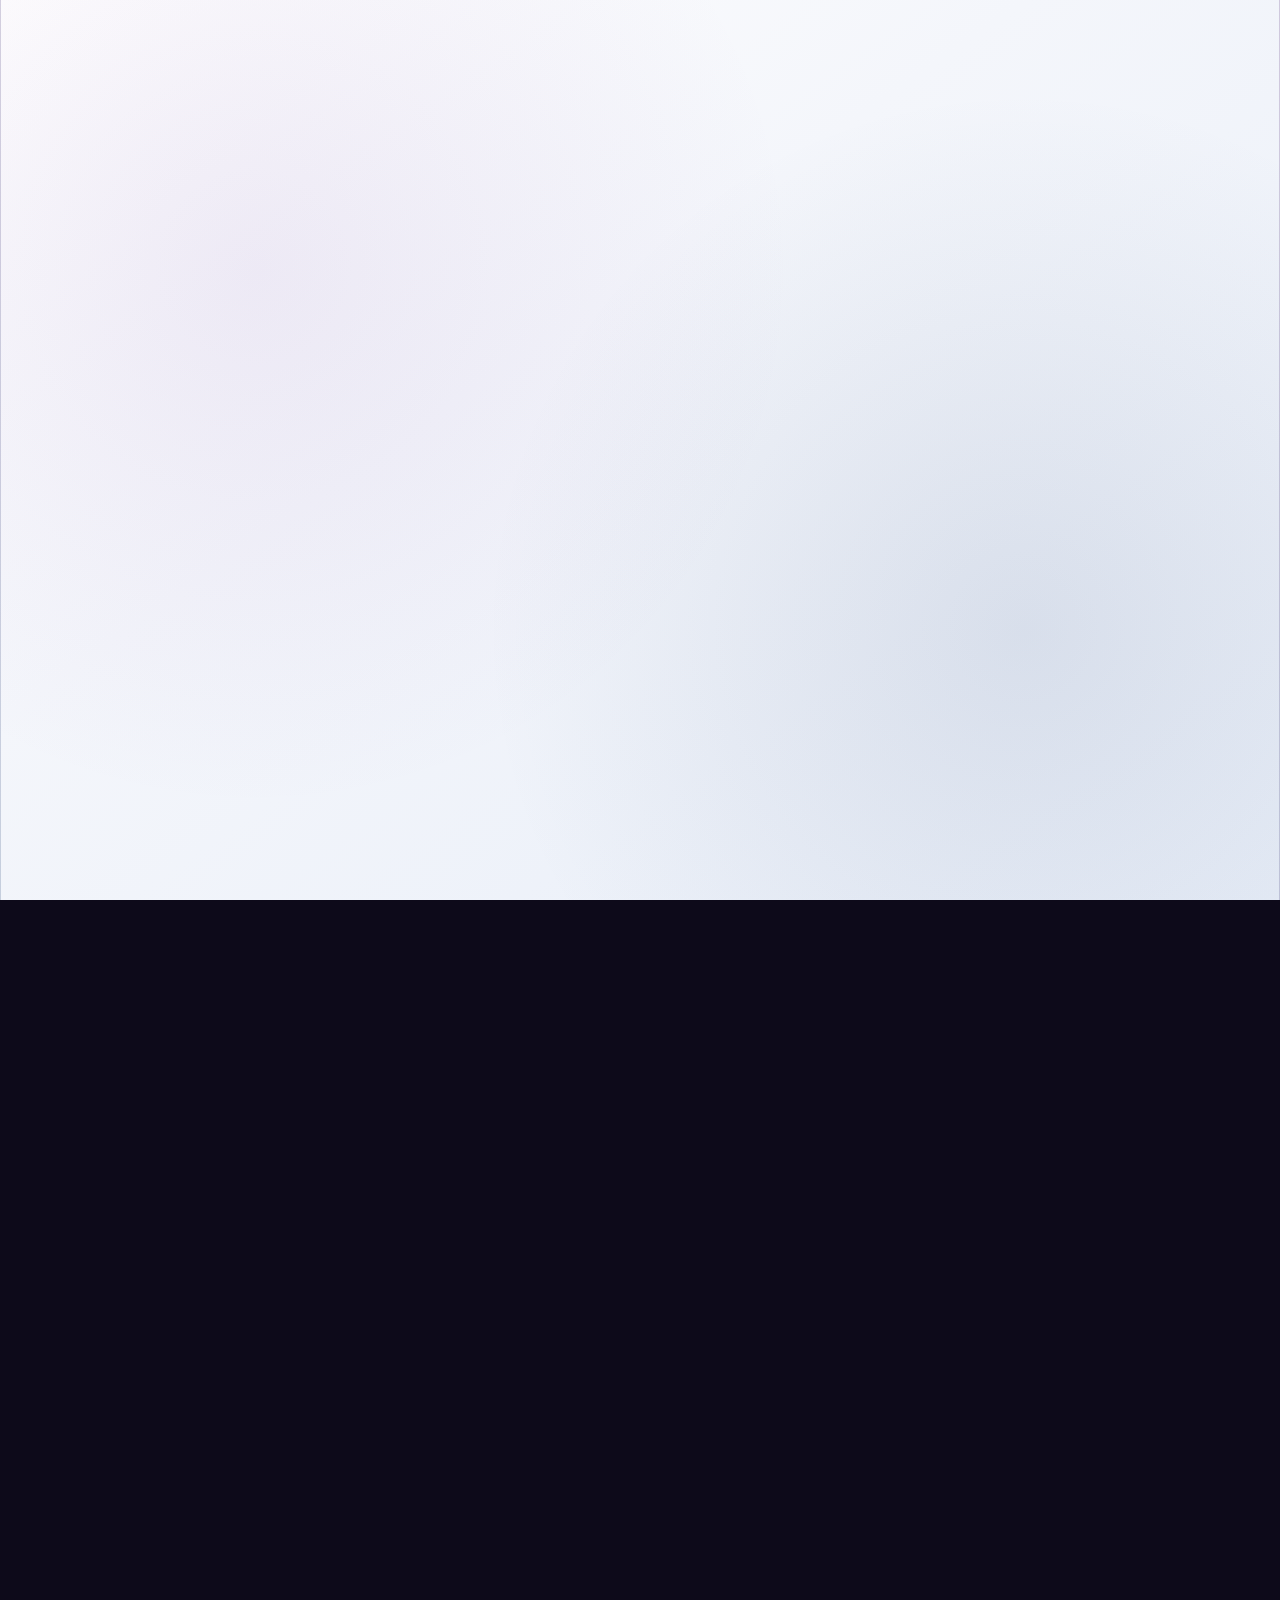
==== commit ce3dd094: "Redesign site with cinematic scroll layout and kindergarten imagery. Lando Norris-inspired full-scre" ====
--- a/about.html
+++ b/about.html
@@ -6,11 +6,12 @@
   <title>About Us | BIM Junior School Galaxy Campus</title>
   <link rel="preconnect" href="https://fonts.googleapis.com">
   <link rel="preconnect" href="https://fonts.gstatic.com" crossorigin>
-  <link href="https://fonts.googleapis.com/css2?family=Fredoka:wght@400;500;600;700&family=Nunito:wght@400;600;700;800&display=swap" rel="stylesheet">
+  <link href="https://fonts.googleapis.com/css2?family=DM+Sans:ital,opsz,wght@0,9..40,400;0,9..40,600;0,9..40,700&family=Fredoka:wght@400;600;700&family=Syne:wght@600;700;800&display=swap" rel="stylesheet">
   <link rel="stylesheet" href="https://cdnjs.cloudflare.com/ajax/libs/font-awesome/6.5.1/css/all.min.css">
   <link rel="stylesheet" href="css/style.css">
+  <link rel="stylesheet" href="css/cinematic.css">
 </head>
-<body class="preloader-active">
+<body class="preloader-active cinematic">
 
   <div class="scroll-progress" aria-hidden="true"></div>
   <div class="page-transition" aria-hidden="true"></div>
@@ -59,20 +60,17 @@
   </nav>
 
   <!-- Page Hero -->
-  <section class="page-hero">
-    <div class="hero-shapes">
-      <div class="shape shape-1" style="width: 200px; height: 200px;"></div>
-      <div class="shape shape-3"></div>
-    </div>
-    <div class="container">
-      <div class="breadcrumb reveal">
-        <a href="index.html"><i class="fas fa-home"></i> Home</a>
-        <i class="fas fa-chevron-right"></i>
-        <span>About Us</span>
-      </div>
-      <p class="hero-motto reveal" style="margin: 0 auto 1rem;"><i class="fas fa-heart"></i> Nurturing Hearts and Minds</p>
-      <h1 class="reveal reveal-blur">About BIM Junior School</h1>
-      <p class="reveal reveal-rotate">Galaxy Campus — educating children from Day Care through Junior 3 with excellence, care, and purpose.</p>
+  <section class="c-page-hero c-hero">
+    <div class="c-hero-media">
+      <img src="https://images.unsplash.com/photo-1497633762265-9d179a990aa6?auto=format&fit=crop&w=1600&q=80" alt="BIM Junior School classroom">
+    </div>
+    <div class="c-hero-inner" style="text-align:center;margin:0 auto;">
+      <p class="c-hero-label" style="justify-content:center;"><i class="fas fa-heart"></i> Nurturing Hearts and Minds</p>
+      <h1 class="c-hero-title" style="font-size:clamp(2.5rem,7vw,5rem);">
+        <span class="line"><span>About BIM</span></span>
+        <span class="line"><span>Junior School</span></span>
+      </h1>
+      <p class="c-hero-sub" style="margin:0 auto;">Galaxy Campus — Day Care through Junior 3 in Kampala.</p>
     </div>
   </section>
 
@@ -80,8 +78,8 @@
   <section class="about-story">
     <div class="container">
       <div class="story-grid">
-        <div class="story-image reveal-left" style="background: white; padding: 2rem;">
-          <img src="images/logo.png" alt="BIM Junior School Galaxy Campus Logo" style="width: 100%; height: 100%; object-fit: contain;">
+        <div class="story-image reveal-left" style="padding:0;overflow:hidden;border-radius:var(--radius);min-height:400px;">
+          <img src="https://images.unsplash.com/photo-1503454537198-1afabbef1b04?auto=format&fit=crop&w=900&q=80" alt="Children at BIM Junior School" style="width:100%;height:100%;object-fit:cover;min-height:400px;">
         </div>
         <div class="story-content reveal-right">
           <span class="section-tag"><i class="fas fa-book-heart"></i> Our Story</span>
--- a/css/cinematic.css
+++ b/css/cinematic.css
@@ -0,0 +1,665 @@
+/* ===== Cinematic layer — inspired by premium scroll storytelling ===== */
+
+:root {
+  --c-dark: #0d0a1a;
+  --c-dark-soft: #15122a;
+  --font-display: "Syne", "Fredoka", sans-serif;
+  --font-body: "DM Sans", "Nunito", sans-serif;
+}
+
+body.cinematic {
+  font-family: var(--font-body);
+  background: var(--c-dark);
+  color: var(--white);
+}
+
+body.cinematic h1,
+body.cinematic h2,
+body.cinematic h3 {
+  font-family: var(--font-display);
+  letter-spacing: -0.02em;
+}
+
+/* Nav override on cinematic pages */
+body.cinematic .navbar {
+  background: transparent;
+  mix-blend-mode: normal;
+}
+
+body.cinematic .navbar.scrolled {
+  background: rgba(13, 10, 26, 0.92);
+  backdrop-filter: blur(16px);
+  border-bottom: 1px solid rgba(255,255,255,0.06);
+}
+
+body.cinematic .logo-name { color: var(--white); }
+body.cinematic .nav-links a { color: rgba(255,255,255,0.75); }
+body.cinematic .nav-links a:hover,
+body.cinematic .nav-links a.active { color: var(--white); }
+
+/* Full-screen hero */
+.c-hero {
+  position: relative;
+  min-height: 100vh;
+  display: flex;
+  align-items: flex-end;
+  padding: 0 0 5rem;
+  overflow: hidden;
+}
+
+.c-hero-media {
+  position: absolute;
+  inset: 0;
+  z-index: 0;
+}
+
+.c-hero-media img {
+  width: 100%;
+  height: 100%;
+  object-fit: cover;
+  animation: kenBurns 18s ease-in-out infinite alternate;
+}
+
+.c-hero-media::after {
+  content: "";
+  position: absolute;
+  inset: 0;
+  background: linear-gradient(
+    to top,
+    rgba(13, 10, 26, 0.95) 0%,
+    rgba(13, 10, 26, 0.5) 45%,
+    rgba(107, 45, 158, 0.25) 100%
+  );
+}
+
+.c-hero-inner {
+  position: relative;
+  z-index: 2;
+  width: min(1200px, 92%);
+  margin: 0 auto;
+}
+
+.c-hero-label {
+  display: inline-flex;
+  align-items: center;
+  gap: 0.5rem;
+  font-size: 0.8rem;
+  font-weight: 700;
+  text-transform: uppercase;
+  letter-spacing: 3px;
+  color: var(--gold-light);
+  margin-bottom: 1.5rem;
+  opacity: 0;
+  animation: fadeUp 1s ease 2.6s forwards;
+}
+
+.c-hero-title {
+  font-size: clamp(3rem, 10vw, 7rem);
+  font-weight: 800;
+  line-height: 0.95;
+  margin-bottom: 1rem;
+}
+
+.c-hero-title .line {
+  display: block;
+  overflow: hidden;
+}
+
+.c-hero-title .line span {
+  display: inline-block;
+  transform: translateY(110%);
+  animation: lineUp 1s cubic-bezier(0.22, 1, 0.36, 1) forwards;
+}
+
+.c-hero-title .line:nth-child(1) span { animation-delay: 2.7s; }
+.c-hero-title .line:nth-child(2) span {
+  animation-delay: 2.85s;
+  background: linear-gradient(135deg, var(--purple-light), var(--gold-light));
+  -webkit-background-clip: text;
+  -webkit-text-fill-color: transparent;
+  background-clip: text;
+}
+
+.c-hero-sub {
+  font-size: clamp(1rem, 2vw, 1.25rem);
+  max-width: 520px;
+  color: rgba(255,255,255,0.8);
+  margin-bottom: 2rem;
+  opacity: 0;
+  animation: fadeUp 1s ease 3s forwards;
+}
+
+.c-hero-actions {
+  display: flex;
+  gap: 1rem;
+  flex-wrap: wrap;
+  opacity: 0;
+  animation: fadeUp 1s ease 3.15s forwards;
+}
+
+.c-scroll-cue {
+  position: absolute;
+  bottom: 2rem;
+  right: 5%;
+  z-index: 2;
+  display: flex;
+  flex-direction: column;
+  align-items: center;
+  gap: 0.5rem;
+  font-size: 0.7rem;
+  text-transform: uppercase;
+  letter-spacing: 2px;
+  color: rgba(255,255,255,0.5);
+  opacity: 0;
+  animation: fadeUp 1s ease 3.3s forwards;
+}
+
+.c-scroll-cue .bar {
+  width: 1px;
+  height: 48px;
+  background: linear-gradient(to bottom, var(--purple-light), transparent);
+  animation: scrollPulse 2s ease infinite;
+}
+
+@keyframes lineUp {
+  to { transform: translateY(0); }
+}
+
+@keyframes fadeUp {
+  from { opacity: 0; transform: translateY(30px); }
+  to { opacity: 1; transform: translateY(0); }
+}
+
+@keyframes scrollPulse {
+  0%, 100% { transform: scaleY(1); opacity: 1; }
+  50% { transform: scaleY(0.6); opacity: 0.4; }
+}
+
+/* Marquee */
+.c-marquee {
+  background: var(--purple);
+  padding: 1rem 0;
+  overflow: hidden;
+  border-top: 1px solid rgba(255,255,255,0.1);
+  border-bottom: 1px solid rgba(255,255,255,0.1);
+}
+
+.c-marquee-track {
+  display: flex;
+  width: max-content;
+  animation: marquee 30s linear infinite;
+}
+
+.c-marquee-track span {
+  padding: 0 2rem;
+  font-family: var(--font-display);
+  font-size: 1.1rem;
+  font-weight: 700;
+  white-space: nowrap;
+  color: rgba(255,255,255,0.9);
+}
+
+.c-marquee-track .dot {
+  color: var(--gold-light);
+}
+
+@keyframes marquee {
+  from { transform: translateX(0); }
+  to { transform: translateX(-50%); }
+}
+
+/* Split section — ON / CAMPUS style */
+.c-split {
+  display: grid;
+  grid-template-columns: 1fr 1fr;
+  min-height: 90vh;
+}
+
+.c-split-reverse {
+  direction: rtl;
+}
+
+.c-split-reverse > * {
+  direction: ltr;
+}
+
+.c-split-text {
+  display: flex;
+  flex-direction: column;
+  justify-content: center;
+  padding: 5rem 8%;
+  background: var(--c-dark-soft);
+}
+
+.c-split-heading {
+  font-size: clamp(3rem, 8vw, 6rem);
+  font-weight: 800;
+  line-height: 0.9;
+  margin-bottom: 1.5rem;
+}
+
+.c-split-heading .top {
+  display: block;
+  color: rgba(255,255,255,0.35);
+}
+
+.c-split-heading .bottom {
+  display: block;
+  color: var(--white);
+}
+
+.c-split-text p {
+  color: rgba(255,255,255,0.65);
+  font-size: 1.05rem;
+  max-width: 420px;
+  margin-bottom: 2rem;
+}
+
+.c-split-visual {
+  position: relative;
+  overflow: hidden;
+  min-height: 400px;
+}
+
+.c-split-visual img {
+  width: 100%;
+  height: 100%;
+  object-fit: cover;
+  transition: transform 1.2s cubic-bezier(0.22, 1, 0.36, 1);
+}
+
+.c-split.visible .c-split-visual img {
+  transform: scale(1.05);
+}
+
+.c-link-arrow {
+  display: inline-flex;
+  align-items: center;
+  gap: 0.6rem;
+  font-weight: 700;
+  color: var(--gold-light);
+  transition: gap 0.3s ease;
+}
+
+.c-link-arrow:hover { gap: 1rem; }
+
+/* Quote band */
+.c-quote {
+  padding: 6rem 0;
+  text-align: center;
+  background: linear-gradient(135deg, var(--purple-dark), var(--blue));
+  position: relative;
+  overflow: hidden;
+}
+
+.c-quote::before {
+  content: "\201C";
+  position: absolute;
+  top: -2rem;
+  left: 50%;
+  transform: translateX(-50%);
+  font-size: 20rem;
+  font-family: Georgia, serif;
+  color: rgba(255,255,255,0.04);
+  line-height: 1;
+  pointer-events: none;
+}
+
+.c-quote p {
+  font-family: var(--font-display);
+  font-size: clamp(1.4rem, 3vw, 2.2rem);
+  font-weight: 600;
+  max-width: 800px;
+  margin: 0 auto 1rem;
+  line-height: 1.4;
+}
+
+.c-quote cite {
+  font-style: normal;
+  font-size: 0.9rem;
+  color: var(--gold-light);
+  letter-spacing: 2px;
+  text-transform: uppercase;
+}
+
+/* Horizontal scroll — class levels */
+.c-hscroll-wrap {
+  padding: 5rem 0 6rem;
+  background: var(--c-dark);
+  overflow: hidden;
+}
+
+.c-hscroll-header {
+  width: min(1200px, 92%);
+  margin: 0 auto 3rem;
+  display: flex;
+  align-items: flex-end;
+  justify-content: space-between;
+  gap: 2rem;
+  flex-wrap: wrap;
+}
+
+.c-hscroll-header h2 {
+  font-size: clamp(2rem, 5vw, 3.5rem);
+  font-weight: 800;
+}
+
+.c-hscroll-header h2 span {
+  color: var(--purple-light);
+}
+
+.c-hscroll-hint {
+  font-size: 0.85rem;
+  color: rgba(255,255,255,0.45);
+  display: flex;
+  align-items: center;
+  gap: 0.5rem;
+}
+
+.c-hscroll {
+  display: flex;
+  gap: 1.5rem;
+  padding: 0 4vw 1rem;
+  overflow-x: auto;
+  scroll-snap-type: x mandatory;
+  scroll-behavior: smooth;
+  -webkit-overflow-scrolling: touch;
+  scrollbar-width: none;
+}
+
+.c-hscroll::-webkit-scrollbar { display: none; }
+
+.c-level-card {
+  flex: 0 0 min(320px, 85vw);
+  scroll-snap-align: start;
+  border-radius: 16px;
+  overflow: hidden;
+  background: var(--c-dark-soft);
+  border: 1px solid rgba(255,255,255,0.08);
+  transition: transform 0.4s ease, border-color 0.4s ease;
+}
+
+.c-level-card:hover {
+  transform: translateY(-8px);
+  border-color: var(--purple-light);
+}
+
+.c-level-card img {
+  width: 100%;
+  height: 220px;
+  object-fit: cover;
+}
+
+.c-level-card-body {
+  padding: 1.5rem;
+}
+
+.c-level-tag {
+  font-size: 0.75rem;
+  font-weight: 800;
+  text-transform: uppercase;
+  letter-spacing: 2px;
+  color: var(--gold-light);
+  margin-bottom: 0.5rem;
+}
+
+.c-level-card h3 {
+  font-size: 1.4rem;
+  margin-bottom: 0.5rem;
+}
+
+.c-level-card p {
+  font-size: 0.9rem;
+  color: rgba(255,255,255,0.6);
+  line-height: 1.6;
+}
+
+/* Moments grid */
+.c-moments {
+  padding: 5rem 0;
+  background: var(--white);
+  color: var(--text);
+}
+
+.c-moments-header {
+  text-align: center;
+  margin-bottom: 3rem;
+}
+
+.c-moments-header h2 {
+  font-size: clamp(2rem, 4vw, 3rem);
+  color: var(--blue);
+}
+
+.c-moments-grid {
+  display: grid;
+  grid-template-columns: repeat(12, 1fr);
+  grid-auto-rows: 200px;
+  gap: 1rem;
+  width: min(1200px, 92%);
+  margin: 0 auto;
+}
+
+.c-moment {
+  position: relative;
+  border-radius: 12px;
+  overflow: hidden;
+  cursor: pointer;
+}
+
+.c-moment img {
+  width: 100%;
+  height: 100%;
+  object-fit: cover;
+  transition: transform 0.7s cubic-bezier(0.22, 1, 0.36, 1);
+}
+
+.c-moment:hover img { transform: scale(1.08); }
+
+.c-moment-label {
+  position: absolute;
+  bottom: 0;
+  left: 0;
+  right: 0;
+  padding: 2rem 1rem 1rem;
+  background: linear-gradient(to top, rgba(13,10,26,0.85), transparent);
+  color: white;
+  font-weight: 700;
+  font-size: 0.9rem;
+  transform: translateY(100%);
+  transition: transform 0.4s ease;
+}
+
+.c-moment:hover .c-moment-label { transform: translateY(0); }
+
+.c-moment--a { grid-column: span 7; grid-row: span 2; }
+.c-moment--b { grid-column: span 5; }
+.c-moment--c { grid-column: span 5; }
+.c-moment--d { grid-column: span 4; }
+.c-moment--e { grid-column: span 8; }
+
+/* Stats cinematic */
+.c-stats {
+  display: grid;
+  grid-template-columns: repeat(4, 1fr);
+  border-top: 1px solid rgba(255,255,255,0.08);
+  border-bottom: 1px solid rgba(255,255,255,0.08);
+  background: var(--c-dark-soft);
+}
+
+.c-stat {
+  padding: 3rem 2rem;
+  text-align: center;
+  border-right: 1px solid rgba(255,255,255,0.06);
+}
+
+.c-stat:last-child { border-right: none; }
+
+.c-stat .num {
+  font-family: var(--font-display);
+  font-size: clamp(2.5rem, 5vw, 4rem);
+  font-weight: 800;
+  background: linear-gradient(135deg, var(--white), var(--purple-light));
+  -webkit-background-clip: text;
+  -webkit-text-fill-color: transparent;
+  background-clip: text;
+  line-height: 1;
+  margin-bottom: 0.5rem;
+}
+
+.c-stat .lbl {
+  font-size: 0.85rem;
+  color: rgba(255,255,255,0.5);
+  text-transform: uppercase;
+  letter-spacing: 1px;
+}
+
+/* CTA cinematic */
+.c-cta {
+  position: relative;
+  min-height: 70vh;
+  display: flex;
+  align-items: center;
+  justify-content: center;
+  text-align: center;
+  overflow: hidden;
+}
+
+.c-cta-bg {
+  position: absolute;
+  inset: 0;
+}
+
+.c-cta-bg img {
+  width: 100%;
+  height: 100%;
+  object-fit: cover;
+}
+
+.c-cta-bg::after {
+  content: "";
+  position: absolute;
+  inset: 0;
+  background: rgba(74, 29, 110, 0.82);
+}
+
+.c-cta-content {
+  position: relative;
+  z-index: 1;
+  padding: 3rem;
+  max-width: 700px;
+}
+
+.c-cta-content h2 {
+  font-size: clamp(2rem, 5vw, 3.5rem);
+  margin-bottom: 1rem;
+}
+
+.c-cta-content p {
+  color: rgba(255,255,255,0.85);
+  margin-bottom: 2rem;
+  font-size: 1.1rem;
+}
+
+/* Footer cinematic */
+body.cinematic .footer {
+  background: var(--c-dark);
+  border-top: 1px solid rgba(255,255,255,0.06);
+}
+
+/* About page cinematic hero */
+.c-page-hero {
+  position: relative;
+  min-height: 55vh;
+  display: flex;
+  align-items: center;
+  justify-content: center;
+  text-align: center;
+  overflow: hidden;
+}
+
+.c-page-hero .c-hero-media::after {
+  background: linear-gradient(
+    to bottom,
+    rgba(13, 10, 26, 0.7),
+    rgba(13, 10, 26, 0.95)
+  );
+}
+
+.c-page-hero .c-hero-inner {
+  padding-top: 6rem;
+}
+
+/* About page sections on dark theme */
+body.cinematic .about-story,
+body.cinematic .team,
+body.cinematic .timeline-section,
+body.cinematic .programs-preview,
+body.cinematic .contact-section {
+  background: var(--c-dark-soft);
+  color: rgba(255,255,255,0.85);
+}
+
+body.cinematic .story-content h2,
+body.cinematic .section-header h2,
+body.cinematic .team-card h3,
+body.cinematic .timeline-content h3,
+body.cinematic .feature-card h3,
+body.cinematic .contact-info h2 {
+  color: var(--white);
+}
+
+body.cinematic .story-content p,
+body.cinematic .section-header p,
+body.cinematic .team-card p,
+body.cinematic .timeline-content p,
+body.cinematic .feature-card p {
+  color: rgba(255,255,255,0.65);
+}
+
+body.cinematic .team-card,
+body.cinematic .feature-card,
+body.cinematic .timeline-content,
+body.cinematic .info-card,
+body.cinematic .contact-form {
+  background: rgba(255,255,255,0.04);
+  border: 1px solid rgba(255,255,255,0.08);
+}
+
+body.cinematic .testimonial-card {
+  background: rgba(255,255,255,0.05);
+}
+
+body.cinematic .section-tag {
+  background: rgba(107, 45, 158, 0.25);
+  color: var(--gold-light);
+}
+
+/* Responsive */
+@media (max-width: 992px) {
+  .c-split { grid-template-columns: 1fr; }
+  .c-split-reverse { direction: ltr; }
+  .c-split-visual { min-height: 50vh; }
+  .c-stats { grid-template-columns: repeat(2, 1fr); }
+  .c-stat:nth-child(2) { border-right: none; }
+  .c-moments-grid {
+    grid-template-columns: 1fr 1fr;
+    grid-auto-rows: 180px;
+  }
+  .c-moment--a,
+  .c-moment--b,
+  .c-moment--c,
+  .c-moment--d,
+  .c-moment--e {
+    grid-column: span 1;
+    grid-row: span 1;
+  }
+  .c-moment--a { grid-column: span 2; }
+}
+
+@media (max-width: 576px) {
+  .c-stats { grid-template-columns: 1fr; }
+  .c-stat { border-right: none; border-bottom: 1px solid rgba(255,255,255,0.06); }
+  .c-moments-grid { grid-template-columns: 1fr; }
+  .c-moment--a { grid-column: span 1; }
+}
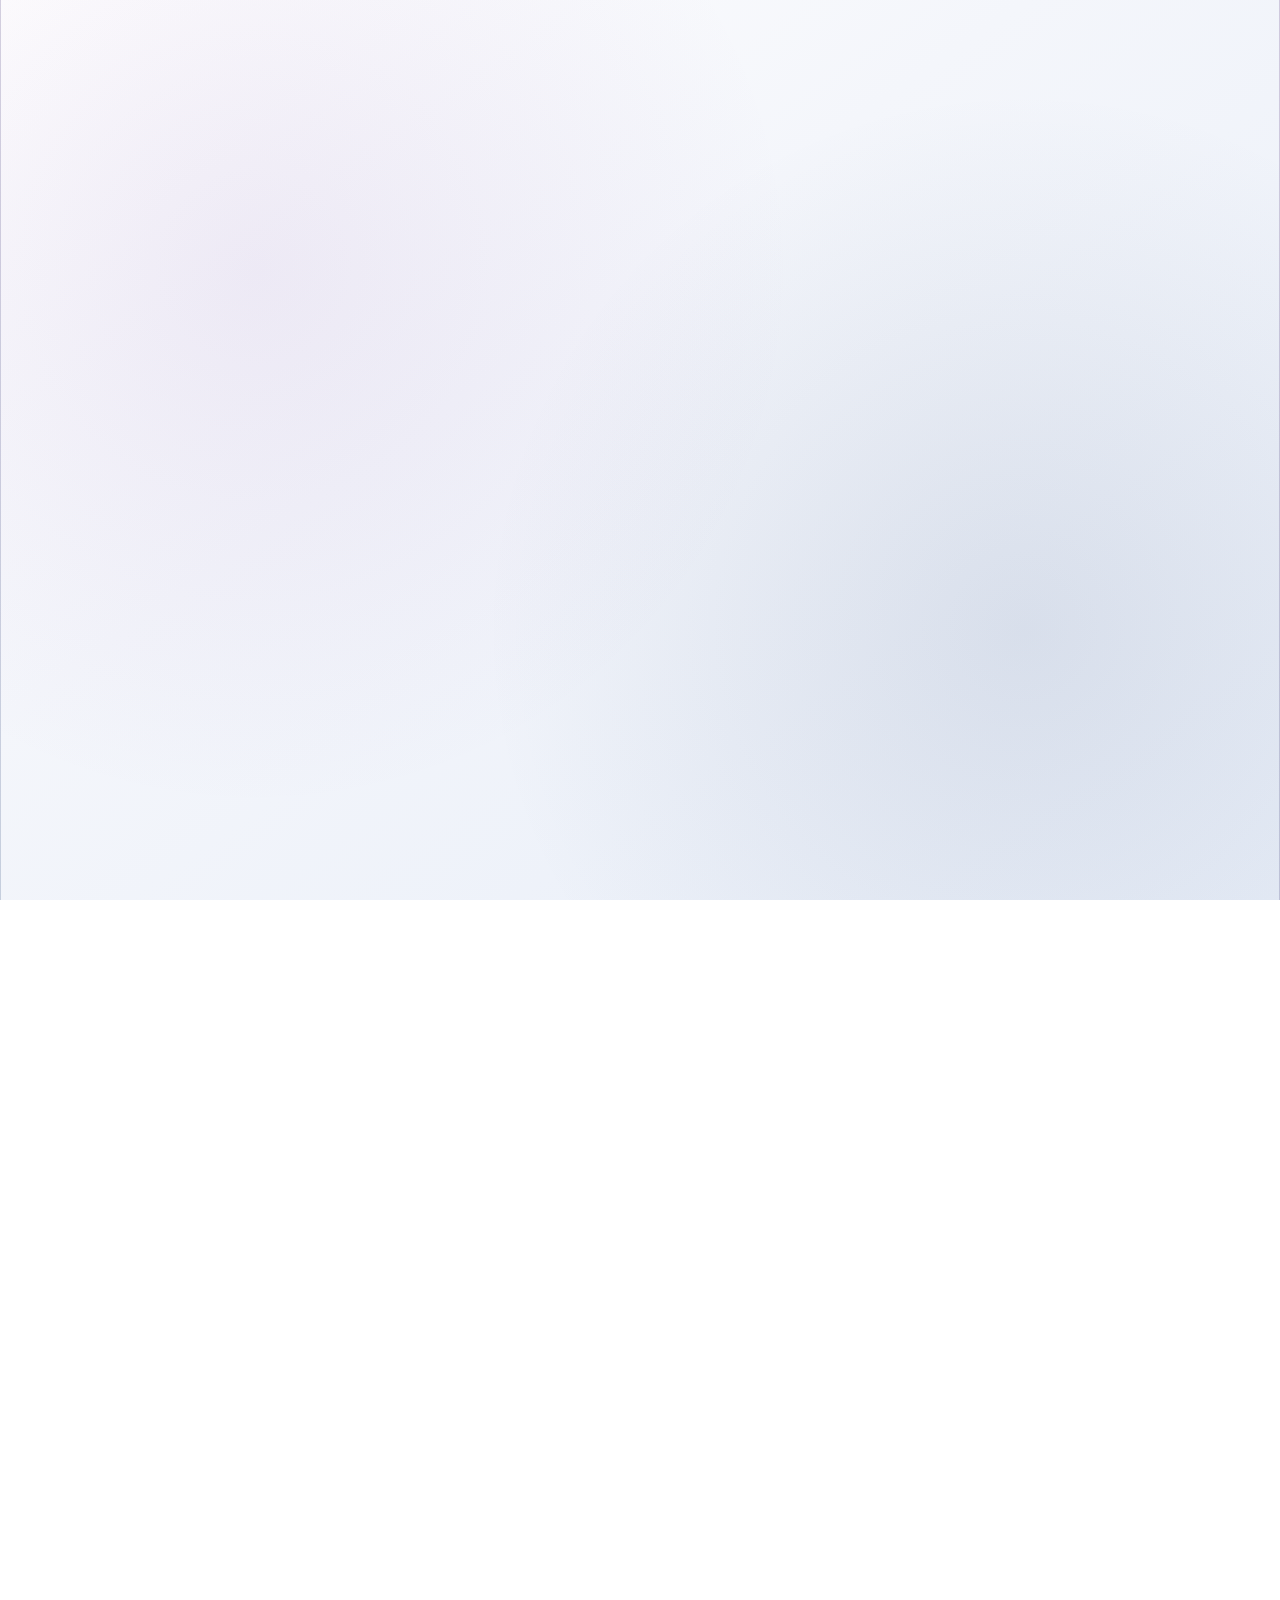
==== commit 7f6946e3: "Revert to previous BIM site design before cinematic redesign. Restore the original purple-and-white " ====
--- a/about.html
+++ b/about.html
@@ -6,12 +6,11 @@
   <title>About Us | BIM Junior School Galaxy Campus</title>
   <link rel="preconnect" href="https://fonts.googleapis.com">
   <link rel="preconnect" href="https://fonts.gstatic.com" crossorigin>
-  <link href="https://fonts.googleapis.com/css2?family=DM+Sans:ital,opsz,wght@0,9..40,400;0,9..40,600;0,9..40,700&family=Fredoka:wght@400;600;700&family=Syne:wght@600;700;800&display=swap" rel="stylesheet">
+  <link href="https://fonts.googleapis.com/css2?family=Fredoka:wght@400;500;600;700&family=Nunito:wght@400;600;700;800&display=swap" rel="stylesheet">
   <link rel="stylesheet" href="https://cdnjs.cloudflare.com/ajax/libs/font-awesome/6.5.1/css/all.min.css">
   <link rel="stylesheet" href="css/style.css">
-  <link rel="stylesheet" href="css/cinematic.css">
 </head>
-<body class="preloader-active cinematic">
+<body class="preloader-active">
 
   <div class="scroll-progress" aria-hidden="true"></div>
   <div class="page-transition" aria-hidden="true"></div>
@@ -60,17 +59,20 @@
   </nav>
 
   <!-- Page Hero -->
-  <section class="c-page-hero c-hero">
-    <div class="c-hero-media">
-      <img src="https://images.unsplash.com/photo-1497633762265-9d179a990aa6?auto=format&fit=crop&w=1600&q=80" alt="BIM Junior School classroom">
-    </div>
-    <div class="c-hero-inner" style="text-align:center;margin:0 auto;">
-      <p class="c-hero-label" style="justify-content:center;"><i class="fas fa-heart"></i> Nurturing Hearts and Minds</p>
-      <h1 class="c-hero-title" style="font-size:clamp(2.5rem,7vw,5rem);">
-        <span class="line"><span>About BIM</span></span>
-        <span class="line"><span>Junior School</span></span>
-      </h1>
-      <p class="c-hero-sub" style="margin:0 auto;">Galaxy Campus — Day Care through Junior 3 in Kampala.</p>
+  <section class="page-hero">
+    <div class="hero-shapes">
+      <div class="shape shape-1" style="width: 200px; height: 200px;"></div>
+      <div class="shape shape-3"></div>
+    </div>
+    <div class="container">
+      <div class="breadcrumb reveal">
+        <a href="index.html"><i class="fas fa-home"></i> Home</a>
+        <i class="fas fa-chevron-right"></i>
+        <span>About Us</span>
+      </div>
+      <p class="hero-motto reveal" style="margin: 0 auto 1rem;"><i class="fas fa-heart"></i> Nurturing Hearts and Minds</p>
+      <h1 class="reveal reveal-blur">About BIM Junior School</h1>
+      <p class="reveal reveal-rotate">Galaxy Campus — educating children from Day Care through Junior 3 with excellence, care, and purpose.</p>
     </div>
   </section>
 
@@ -78,8 +80,8 @@
   <section class="about-story">
     <div class="container">
       <div class="story-grid">
-        <div class="story-image reveal-left" style="padding:0;overflow:hidden;border-radius:var(--radius);min-height:400px;">
-          <img src="https://images.unsplash.com/photo-1503454537198-1afabbef1b04?auto=format&fit=crop&w=900&q=80" alt="Children at BIM Junior School" style="width:100%;height:100%;object-fit:cover;min-height:400px;">
+        <div class="story-image reveal-left" style="background: white; padding: 2rem;">
+          <img src="images/logo.png" alt="BIM Junior School Galaxy Campus Logo" style="width: 100%; height: 100%; object-fit: contain;">
         </div>
         <div class="story-content reveal-right">
           <span class="section-tag"><i class="fas fa-book-heart"></i> Our Story</span>
